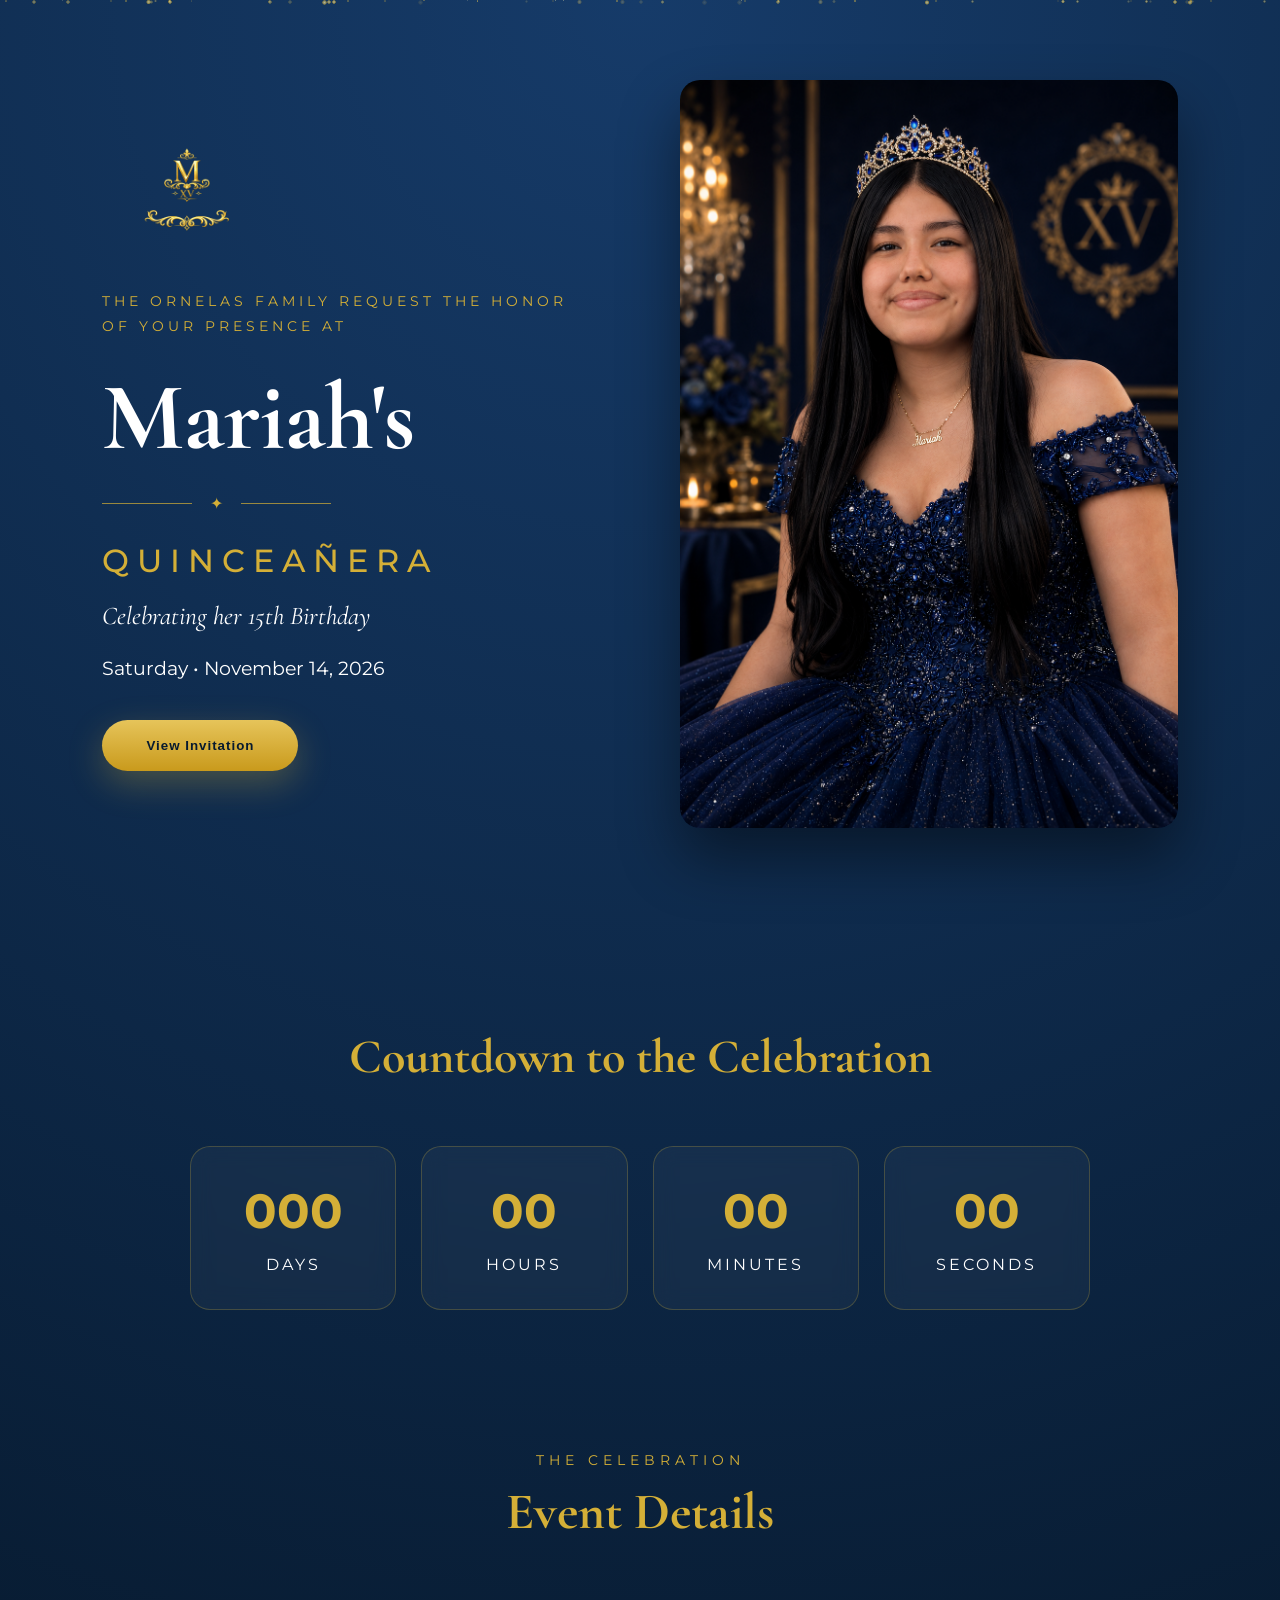
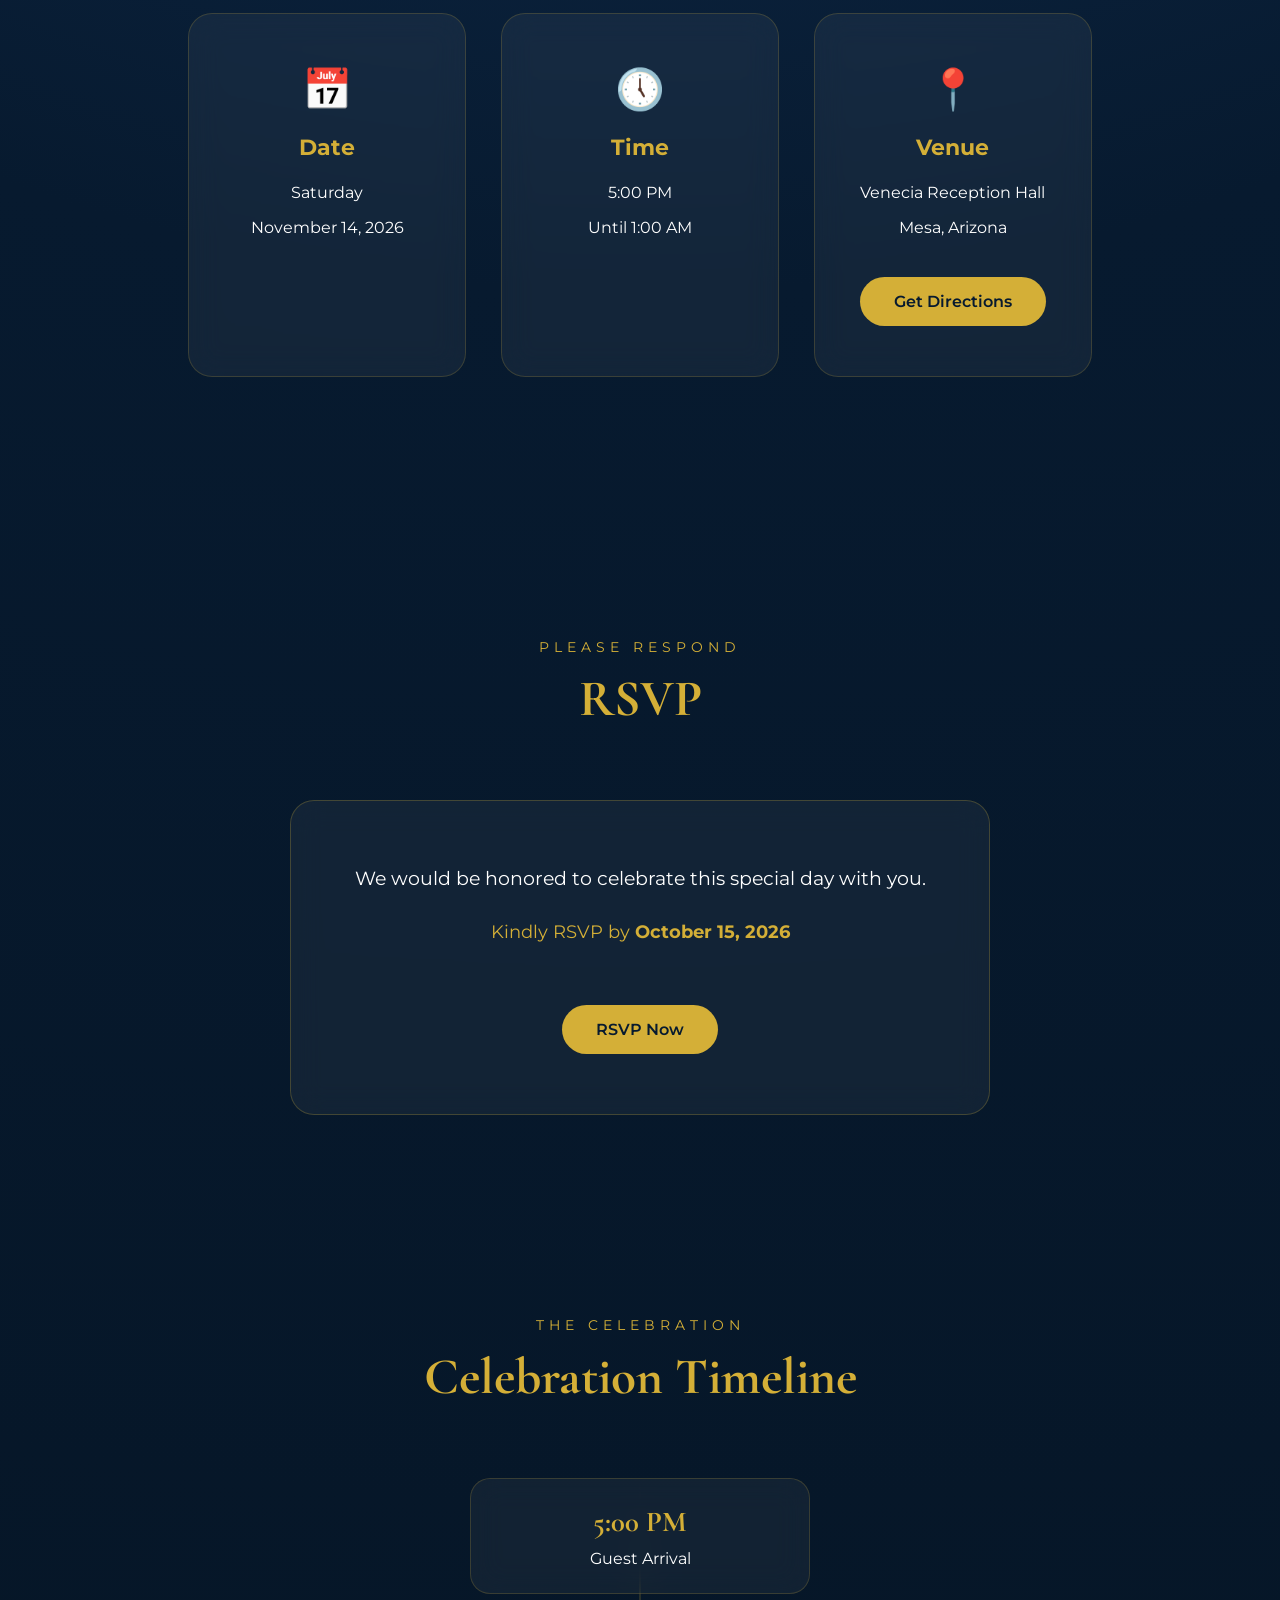
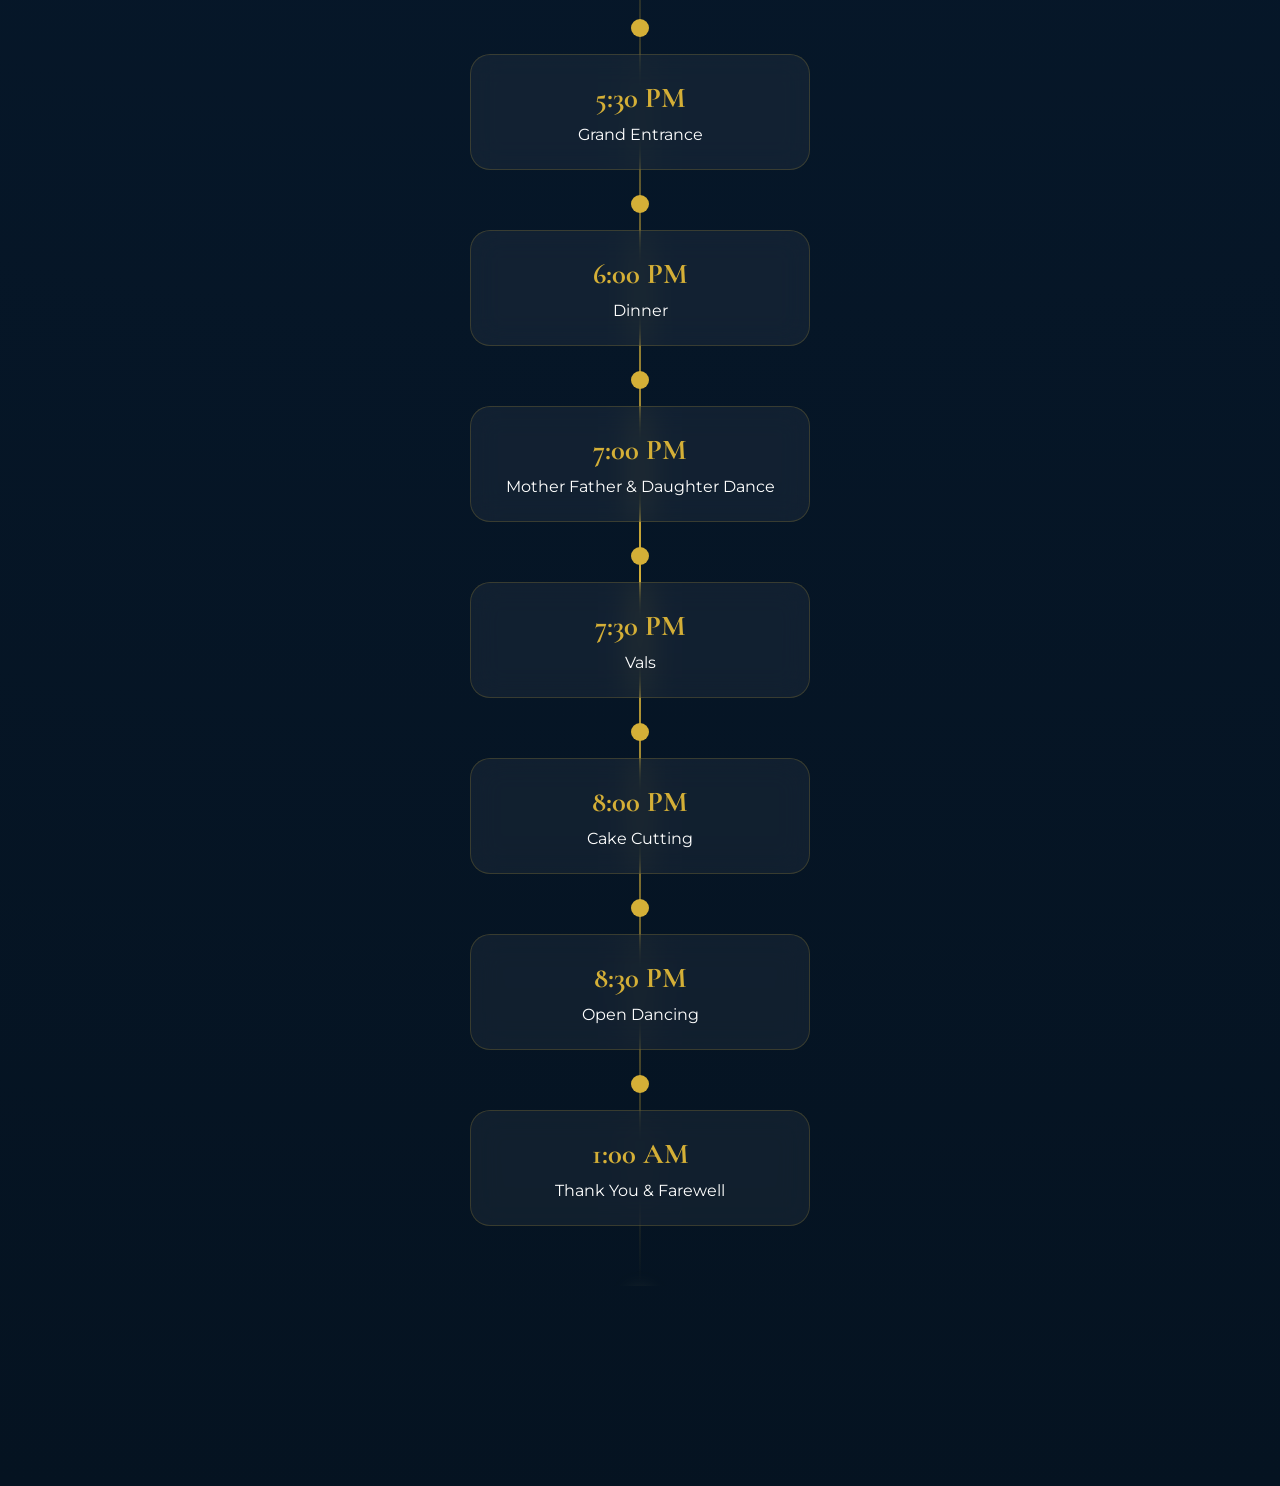
==== index.html @ 8e4a8905 "Update invitation with music, RSVP, timeline, and mobile improvements" ====
<!DOCTYPE html>
<html lang="en">

<head>

    <meta charset="UTF-8">
    <meta name="viewport" content="width=device-width, initial-scale=1.0">

    <title>Mariah's Quinceañera</title>

    <link rel="preconnect" href="https://fonts.googleapis.com">
    <link rel="preconnect" href="https://fonts.gstatic.com" crossorigin>

    <link href="https://fonts.googleapis.com/css2?family=Cormorant+Garamond:wght@400;500;600;700&family=Montserrat:wght@300;400;500;600&display=swap" rel="stylesheet">

    <link rel="stylesheet" href="style.css">

</head>

<body>

    <div class="sparkles"></div>

<section class="hero">

    <div class="hero-content">

        <img src="assets/images/monogram.png"
             class="hero-logo"
             alt="Mariah XV">

        <p class="invite-line">
            THE ORNELAS FAMILY REQUEST THE HONOR OF YOUR PRESENCE AT
        </p>

        <h1>Mariah's</h1>

<div class="hero-divider">
    <span></span>
    ✦
    <span></span>
</div>

<h2>QUINCEAÑERA</h2>

        <p class="subtitle">
            Celebrating her 15th Birthday
        </p>

        <p class="event-date">
            Saturday • November 14, 2026
        </p>

        <button id="viewInvitation">
            View Invitation
        </button>

    </div>

    <div class="hero-image">

        <img src="assets/images/mariah.png"
             alt="Mariah">

    </div>

</section>

<section class="countdown">

    <h2>Countdown to the Celebration</h2>

    <div class="countdown-grid">

        <div class="count-card">
            <span id="days">000</span>
            <p>Days</p>
        </div>

        <div class="count-card">
            <span id="hours">00</span>
            <p>Hours</p>
        </div>

        <div class="count-card">
            <span id="minutes">00</span>
            <p>Minutes</p>
        </div>

        <div class="count-card">
            <span id="seconds">00</span>
            <p>Seconds</p>
        </div>

    </div>

    <section class="details">

    <div class="section-title">

        <span>THE CELEBRATION</span>

        <h2>Event Details</h2>

    </div>

    <div class="details-grid">

        <div class="detail-card">

            <div class="icon">📅</div>

            <h3>Date</h3>

            <p>Saturday</p>

            <p>November 14, 2026</p>

        </div>

        <div class="detail-card">

            <div class="icon">🕔</div>

            <h3>Time</h3>

            <p>5:00 PM</p>

            <p>Until 1:00 AM</p>

        </div>

        <div class="detail-card">

            <div class="icon">📍</div>

            <h3>Venue</h3>

            <p>Venecia Reception Hall</p>

            <p>Mesa, Arizona</p>

            <a
                href="https://maps.google.com/?q=243+S+Mesa+Dr+Mesa+AZ"
                target="_blank"
                class="gold-button">

                Get Directions

            </a>

        </div>

    </div>

</section>

<section class="rsvp">

    <div class="section-title">

        <span>PLEASE RESPOND</span>

        <h2>RSVP</h2>

    </div>

    <div class="rsvp-card">

        <p class="rsvp-text">
            We would be honored to celebrate this special day with you.
        </p>

        <p class="rsvp-date">
            Kindly RSVP by <strong>October 15, 2026</strong>
        </p>

        <a
            href="sms:+14808106035?body=Hello Janet! I would like to RSVP for Mariah's Quinceañera.%0A%0AName:%0ANumber attending:"
            class="gold-button">

            RSVP Now

        </a>

    </div>

</section>

<section class="timeline">

    <div class="section-title">

        <span>THE CELEBRATION</span>

        <h2>Celebration Timeline</h2>

    </div>

    <div class="timeline-container">

        <div class="timeline-item">
            <div class="timeline-dot"></div>

            <div class="timeline-card">
                <h3>5:00 PM</h3>
                <p>Guest Arrival</p>
            </div>
        </div>

        <div class="timeline-item">
            <div class="timeline-dot"></div>

            <div class="timeline-card">
                <h3>5:30 PM</h3>
                <p>Grand Entrance</p>
            </div>
        </div>

        <div class="timeline-item">
            <div class="timeline-dot"></div>

            <div class="timeline-card">
                <h3>6:00 PM</h3>
                <p>Dinner</p>
            </div>
        </div>

        <div class="timeline-item">
            <div class="timeline-dot"></div>

            <div class="timeline-card">
                <h3>7:00 PM</h3>
                <p>Mother Father & Daughter Dance</p>
            </div>
        </div>

        <div class="timeline-item">
            <div class="timeline-dot"></div>

            <div class="timeline-card">
                <h3>7:30 PM</h3>
                <p>Vals</p>
            </div>
        </div>

        <div class="timeline-item">
            <div class="timeline-dot"></div>

            <div class="timeline-card">
                <h3>8:00 PM</h3>
                <p>Cake Cutting</p>
            </div>
        </div>

        <div class="timeline-item">
            <div class="timeline-dot"></div>

            <div class="timeline-card">
                <h3>8:30 PM</h3>
                <p>Open Dancing</p>
            </div>
        </div>

        <div class="timeline-item">
            <div class="timeline-dot"></div>

            <div class="timeline-card">
                <h3>1:00 AM</h3>
                <p>Thank You & Farewell</p>
            </div>
        </div>

    </div>

</section>

<audio id="bgMusic" loop preload="auto">
    <source src="assets/audio/song.mp3" type="audio/mpeg">
</audio>

<script src="script.js"></script>

</body>
</html>
---- style.css ----
/* ===========================
   RESET
=========================== */

:root{

    --navy:#071A2F;
    --navy-light:#163b69;
    --gold:#D4AF37;
    --white:#ffffff;

}

*{
    margin:0;
    padding:0;
    box-sizing:border-box;
}

html{
    scroll-behavior:smooth;
}

body{

    font-family:"Montserrat",sans-serif;

    background:
        radial-gradient(circle at top,#163b69 0%,#071A2F 40%,#051321 100%);

    color:white;

    overflow-x:hidden;

}

/* ===========================
   FLOATING GOLD PARTICLES
=========================== */

.sparkles{

    position:fixed;

    inset:0;

    pointer-events:none;

    overflow:hidden;

    z-index:0;

}

.sparkles span{

    position:absolute;

    width:4px;
    height:4px;

    background:var(--gold);

    border-radius:50%;

    opacity:.35;

    filter:blur(.5px);

    animation:floatDown linear infinite;

}

/* ===========================
   HERO
=========================== */

.hero{

    min-height:100vh;

    display:grid;

    grid-template-columns:1fr 1fr;

    align-items:center;

    gap:80px;

    padding:80px 8%;

    background:transparent;

}

.hero-content{

    max-width:650px;

}

.hero-logo{

    width:170px;

    margin-bottom:35px;

}

.invite-line{

    color:#D4AF37;

    text-transform:uppercase;

    letter-spacing:4px;

    line-height:1.8;

    margin-bottom:30px;

    font-size:.9rem;

}

.hero h1{

    font-family:"Cormorant Garamond",serif;

    font-size:6rem;

    line-height:1;

}

.hero-divider{

    display:flex;
    align-items:center;
    gap:18px;

    margin:28px 0;

    color:#D4AF37;

    font-size:1rem;

}

.hero-divider span{

    width:90px;
    height:1px;

    background:#D4AF37;

    opacity:.7;

}

.hero h2{

    color:#D4AF37;

    letter-spacing:8px;

    font-size:2rem;

    font-weight:500;

    margin:20px 0;

}

.subtitle{

    font-family:"Cormorant Garamond",serif;

    font-style:italic;

    font-size:1.6rem;

    margin-bottom:25px;

}

.event-date{

    font-size:1.2rem;

    margin-bottom:40px;

}

button{

    background:linear-gradient(
        180deg,
        #E6C45A,
        #C99A1C
    );

    color:#071A2F;

    border:none;

    border-radius:999px;

    padding:18px 44px;

    font-weight:700;

    letter-spacing:1px;

    cursor:pointer;

    transition:.35s ease;

    box-shadow:0 12px 35px rgba(212,175,55,.30);

}

button:hover{

    transform:translateY(-5px);

    box-shadow:0 20px 45px rgba(212,175,55,.45);

}

button:hover{

    transform:translateY(-4px);

    box-shadow:0 15px 40px rgba(212,175,55,.4);

}

.hero-image{

    display:flex;

    justify-content:center;

}

.hero-image img{

    width:100%;

    max-width:600px;

    border-radius:20px;

    box-shadow:0 30px 60px rgba(0,0,0,.45);

}

/* ===========================
   MOBILE
=========================== */

@media(max-width:900px){

.hero{

    grid-template-columns:1fr;

    text-align:center;

}

.hero-content{

    max-width:100%;

}

.hero-logo{

    margin:auto auto 35px;

}

.hero h1{

    font-size:4rem;

}

.hero h2{

    font-size:1.5rem;

    letter-spacing:5px;

}

.hero-image{

    margin-top:40px;

}

}

/* ===========================
   COUNTDOWN
=========================== */

.countdown{

    padding:120px 8%;
    text-align:center;
    background:transparent;

}

.countdown h2{

    font-family:"Cormorant Garamond",serif;
    font-size:3rem;
    color:#D4AF37;
    margin-bottom:60px;

}

.countdown-grid{

    display:grid;
    grid-template-columns:repeat(4,1fr);
    gap:25px;
    max-width:900px;
    margin:auto;

}

.count-card{

    background:rgba(255,255,255,.04);
    border:1px solid rgba(212,175,55,.25);
    border-radius:20px;
    padding:35px;

    backdrop-filter:blur(10px);

}

.count-card span{

    display:block;
    font-size:3rem;
    color:#D4AF37;
    font-weight:bold;

}

.count-card p{

    margin-top:15px;
    letter-spacing:3px;
    text-transform:uppercase;

}

@media(max-width:900px){

.countdown-grid{

grid-template-columns:repeat(2,1fr);

}

}

@media(max-width:600px){

.countdown-grid{

grid-template-columns:1fr;

}

}

/* ==================================
   EVENT DETAILS
================================== */

.details{

    padding:140px 8%;

    background:transparent;

}

.section-title{

    text-align:center;

    margin-bottom:70px;

}

.section-title span{

    color:#D4AF37;

    letter-spacing:5px;

    text-transform:uppercase;

    font-size:.85rem;

}

.section-title h2{

    font-family:"Cormorant Garamond",serif;

    font-size:3.2rem;

    margin-top:12px;

}

.details-grid{

    display:grid;

    grid-template-columns:repeat(3,1fr);

    gap:35px;

}

.detail-card{

    background:rgba(255,255,255,.05);

    border:1px solid rgba(212,175,55,.20);

    border-radius:24px;

    padding:50px 35px;

    text-align:center;

    backdrop-filter:blur(15px);

    transition:.35s ease;

}

.detail-card:hover{

    transform:translateY(-10px);

    border-color:#D4AF37;

    box-shadow:0 20px 50px rgba(0,0,0,.35);

}

.icon{

    font-size:2.5rem;

    margin-bottom:20px;

}

.detail-card h3{

    color:#D4AF37;

    margin-bottom:18px;

    font-size:1.4rem;

}

.detail-card p{

    margin:8px 0;

    line-height:1.7;

}

.gold-button{

    display:inline-block;

    margin-top:28px;

    padding:15px 34px;

    border-radius:50px;

    background:#D4AF37;

    color:#071A2F;

    text-decoration:none;

    font-weight:600;

    transition:.3s;

}

.gold-button:hover{

    transform:translateY(-3px);

    box-shadow:0 15px 35px rgba(212,175,55,.35);

}

@media(max-width:900px){

.details-grid{

grid-template-columns:1fr;

}

}

/* ==========================================
   TIMELINE
========================================== */

.timeline{

    padding:140px 8%;

}

.timeline-container{

    position:relative;

    max-width:650px;

    margin:70px auto 0;

    overflow:hidden;

}

.timeline-container::before{

    content:"";

    position:absolute;

    left:50%;

    top:0;

    bottom:0;

    width:2px;

    background:linear-gradient(
        to bottom,
        transparent,
        var(--gold),
        transparent
    );

    transform:translateX(-50%);

}

.timeline-container::after{

    content:"";

    position:absolute;

    left:50%;

    transform:translateX(-50%);

    width:18px;

    height:140px;

    background:linear-gradient(
        to bottom,
        rgba(255,255,255,0),
        rgba(255,235,140,.95),
        rgba(255,255,255,0)
    );

    filter:blur(10px);

    z-index:1;

    animation:timelineShimmer 3.5s linear infinite;

    pointer-events:none;

}

.timeline-item{

    position:relative;

    display:flex;

    justify-content:center;

    margin-bottom:60px;

}

.timeline-dot{

    position:absolute;

    top:-35px;

    left:50%;

    width:18px;
    height:18px;

    transform:translateX(-50%);

    border-radius:50%;

    background:var(--gold);

    z-index:2;

    animation:goldGlow 2.5s ease-in-out infinite;

}

.timeline-card{

    width:320px;

    background:rgba(255,255,255,.05);

    border:1px solid rgba(212,175,55,.20);

    border-radius:20px;

    padding:25px;

    text-align:center;

    backdrop-filter:blur(15px);

    transition:.35s;

}

.timeline-card:hover{

    transform:translateY(-6px);

    border-color:var(--gold);

    box-shadow:0 20px 45px rgba(0,0,0,.35);

}

.timeline-card h3{

    color:var(--gold);

    font-family:"Cormorant Garamond",serif;

    font-size:1.8rem;

    margin-bottom:10px;

}

.timeline-card p{

    margin:0;

}

@media (max-width:768px){

    .timeline{

        padding:80px 20px;

    }

    .timeline-container{

        max-width:100%;
        margin:0 auto;

    }

    .timeline-container::before{

        left:50%;
        transform:translateX(-50%);

    }

    .timeline-container::after{

        left:50%;
        transform:translateX(-50%);

    }

    .timeline-item{

        display:flex;
        justify-content:center;
        padding:0;
        margin-bottom:60px;

    }

    .timeline-dot{

        left:50%;
        transform:translateX(-50%);

    }

    .timeline-card{

        width:100%;
        max-width:320px;
        margin:0 auto;

    }

}

@keyframes goldGlow{

    0%,100%{

        transform:translateX(-50%) scale(1);

        box-shadow:
            0 0 8px rgba(212,175,55,.8),
            0 0 18px rgba(212,175,55,.7),
            0 0 35px rgba(212,175,55,.45);

    }

    50%{

        transform:translateX(-50%) scale(1.18);

        box-shadow:
            0 0 15px rgba(255,215,0,1),
            0 0 30px rgba(255,215,0,.9),
            0 0 55px rgba(255,215,0,.7);

    }

}

/* ==========================================
   LAYERING
========================================== */

.hero,
.countdown,
.details,
.timeline{

    position:relative;
    z-index:2;

}

/* ===========================
   RSVP
=========================== */

.rsvp{

    padding:120px 8%;
    text-align:center;

}

.rsvp-card{

    max-width:700px;
    margin:0 auto;

    padding:60px 40px;

    background:rgba(255,255,255,.05);

    border:1px solid rgba(212,175,55,.25);

    border-radius:24px;

    backdrop-filter:blur(15px);

}

.rsvp-text{

    font-size:1.2rem;
    line-height:1.8;
    margin-bottom:25px;

}

.rsvp-date{

    color:var(--gold);
    margin-bottom:35px;
    font-size:1.1rem;

}

@media(max-width:768px){

    .rsvp{

        padding:80px 24px;

    }

    .rsvp-card{

        padding:40px 25px;

    }

}

/* ===========================
   LUXURY GOLD DUST
=========================== */

.sparkles{

    position:fixed;
    inset:0;

    overflow:hidden;

    pointer-events:none;

    z-index:1;

}

.sparkle{

    position:absolute;

    border-radius:50%;

    background:radial-gradient(circle,
        rgba(255,245,180,.95),
        rgba(212,175,55,.8) 55%,
        transparent 75%);

    filter:blur(.3px);

    animation:
        sparkleFall linear infinite,
        twinkle ease-in-out infinite;

}

@keyframes sparkleFall{

    0%{

        transform:
            translate3d(0,-120px,0)
            rotate(0deg);

        opacity:0;

    }

    10%{

        opacity:.9;

    }

    100%{

        transform:
            translate3d(40px,110vh,0)
            rotate(360deg);

        opacity:0;

    }

}

@keyframes timelineShimmer{

    0%{

        top:-160px;
        opacity:0;

    }

    8%{

        opacity:1;

    }

    92%{

        opacity:1;

    }

    100%{

        top:calc(100% + 160px);
        opacity:0;

    }

}

@media (max-width:768px){

    .hero{

        grid-template-columns:1fr;
        justify-items:center;
        align-items:center;
        text-align:center;

        gap:45px;

        padding:70px 24px;

    }

    .hero-content{

        width:100%;
        max-width:500px;

        display:flex;
        flex-direction:column;
        align-items:center;
        justify-content:center;

        margin:0 auto;

    }

    .hero-logo{

        margin:0 auto 30px;

    }

    .hero-divider{

        justify-content:center;

    }

    .hero-image{

        width:100%;
        display:flex;
        justify-content:center;

    }

    .hero-image img{

        width:100%;
        max-width:340px;
        margin:0 auto;

    }

}

    /* TIMELINE */

    .timeline{

        padding:80px 25px;

    }

    .timeline-line{

        left:50%;
        transform:translateX(-50%);

    }

    .timeline-item{

        width:100%;
        justify-content:center;

    }

    .timeline-card{

        width:90%;
        max-width:340px;
        margin:0 auto;

    }

    .timeline-dot{

        left:50%;
        transform:translateX(-50%);

    }

}
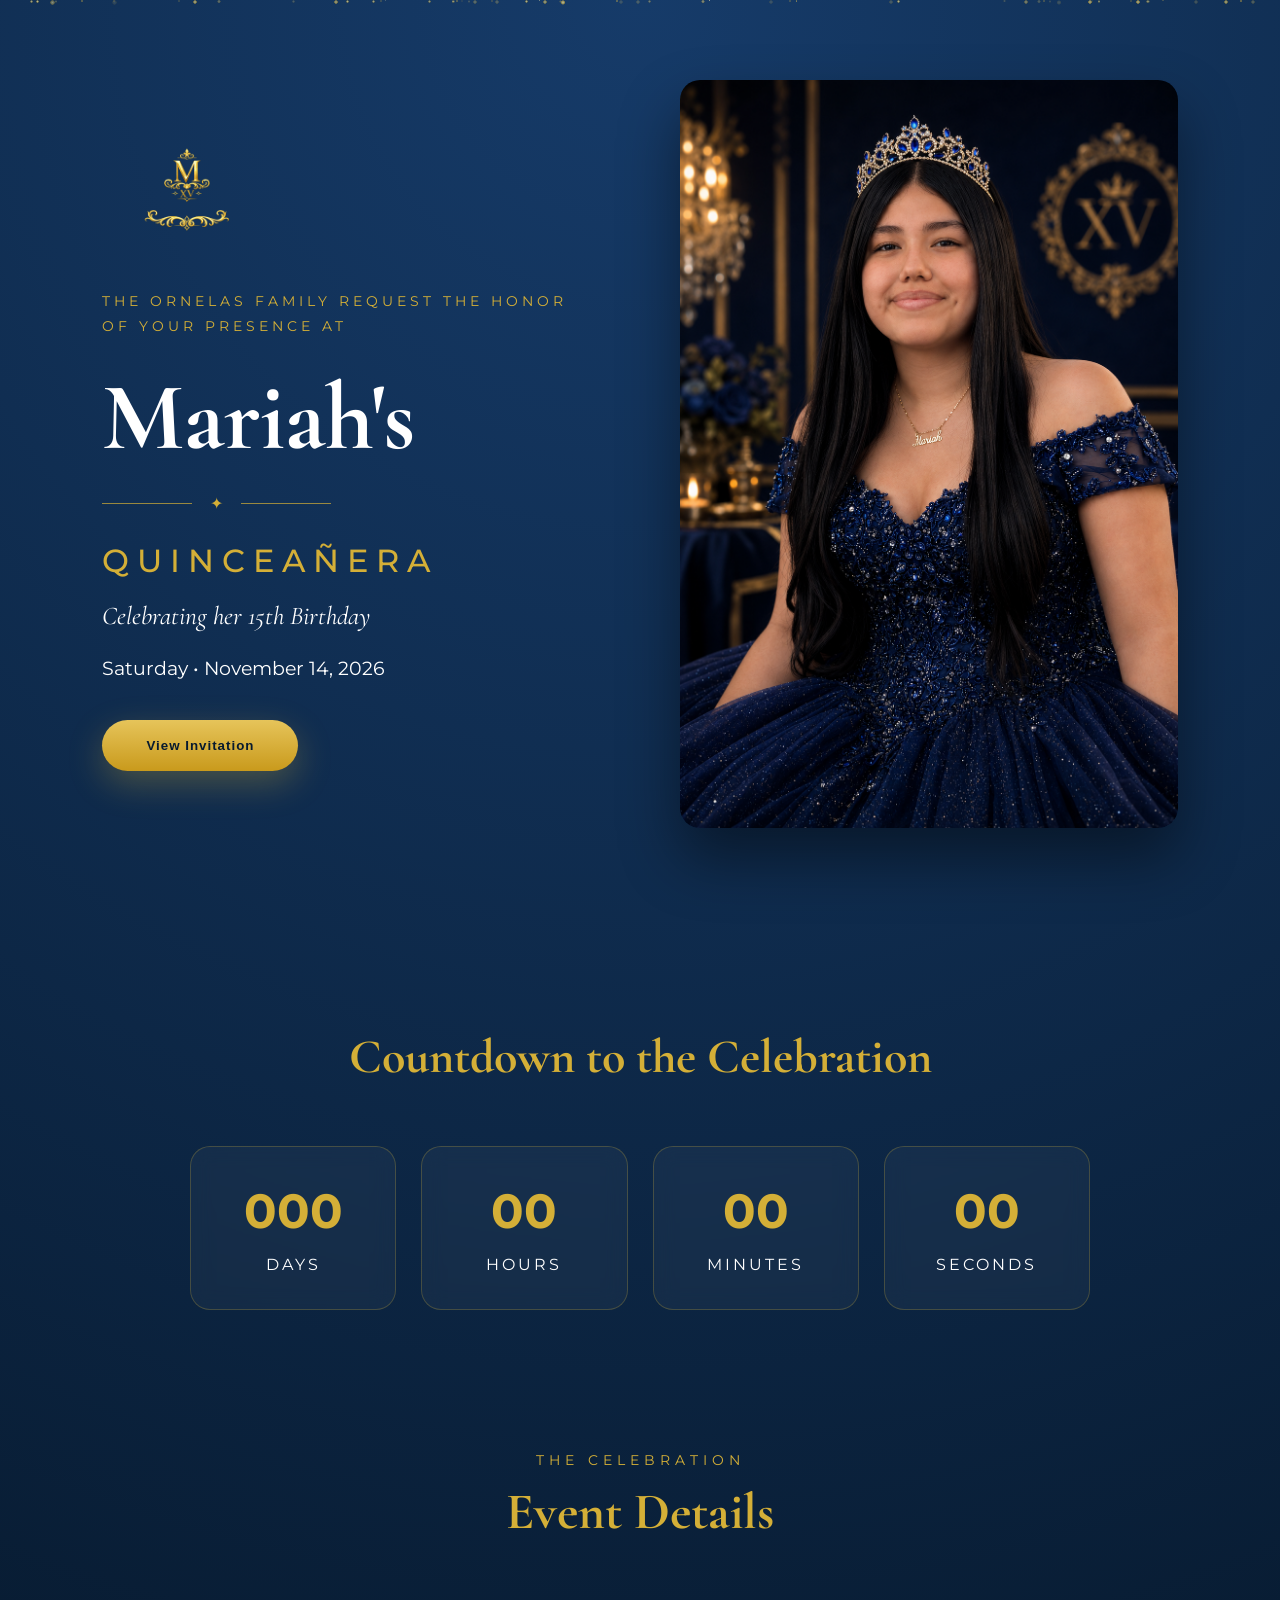
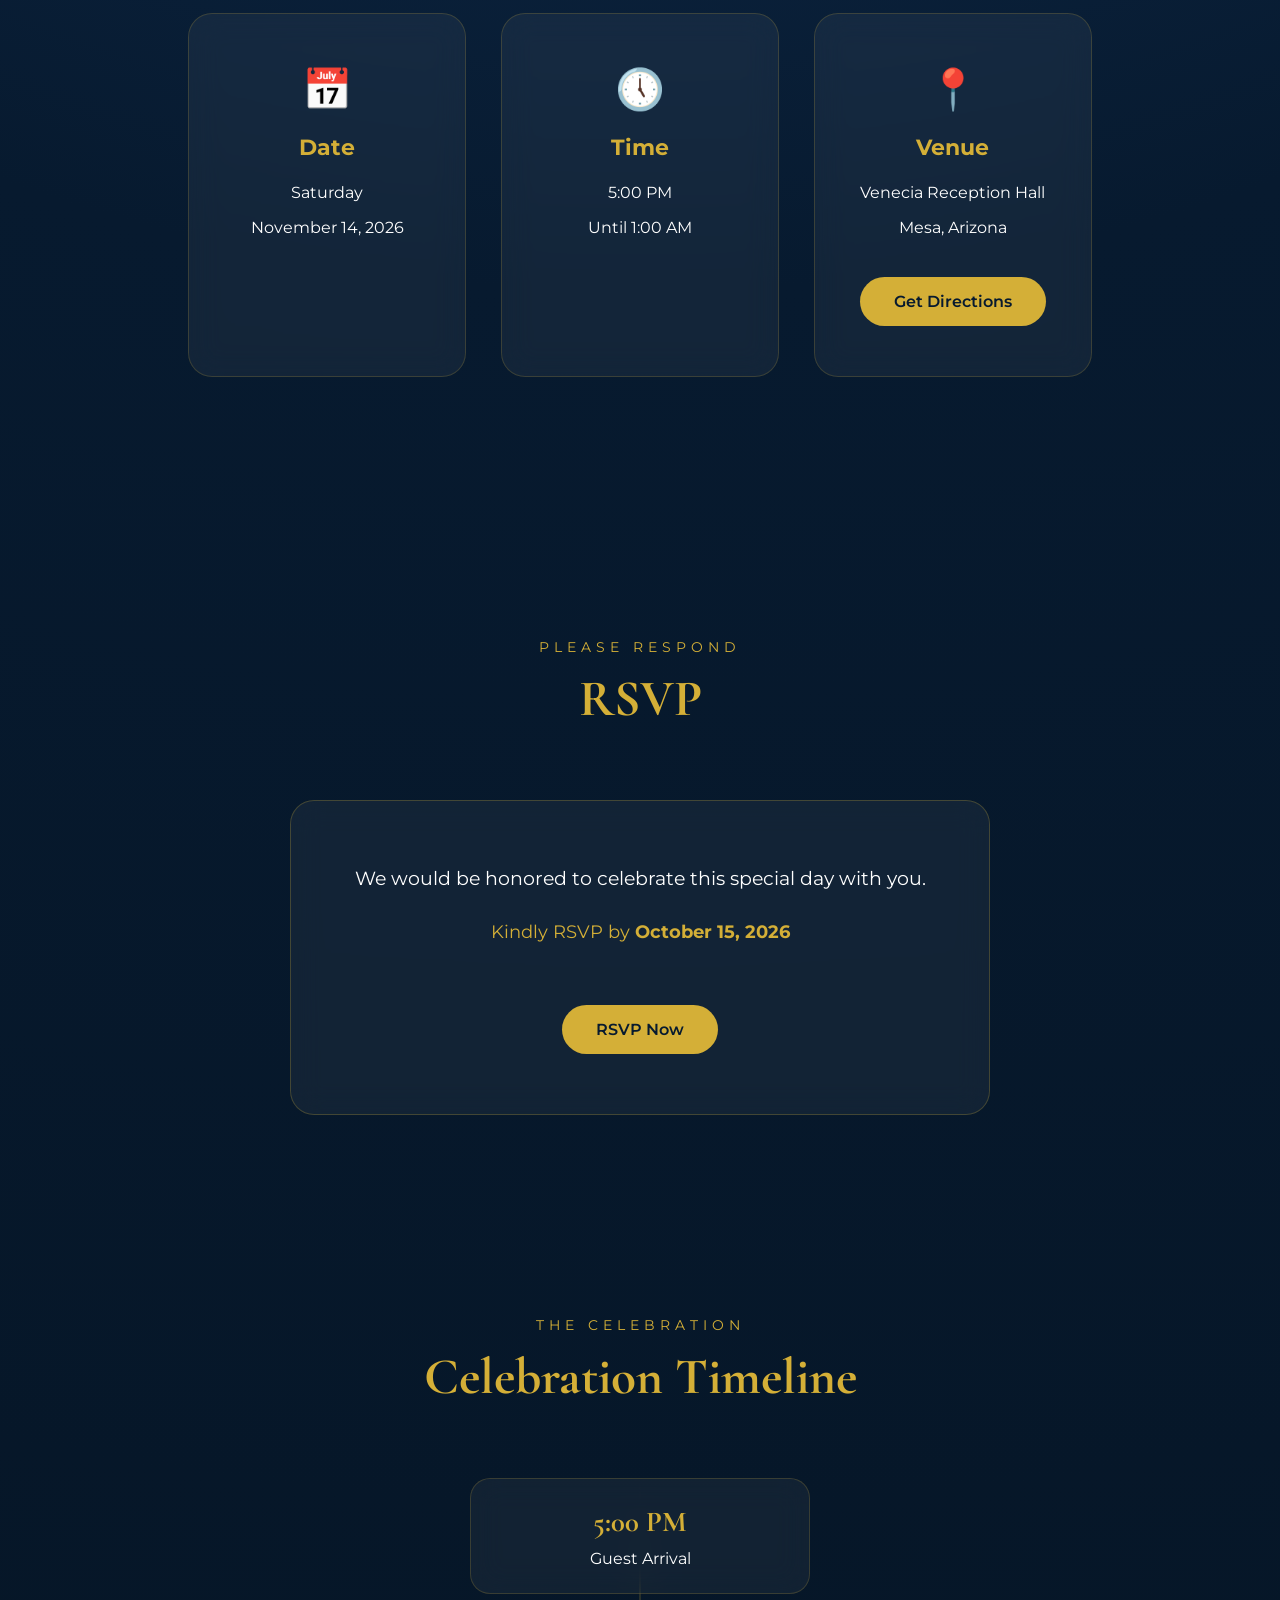
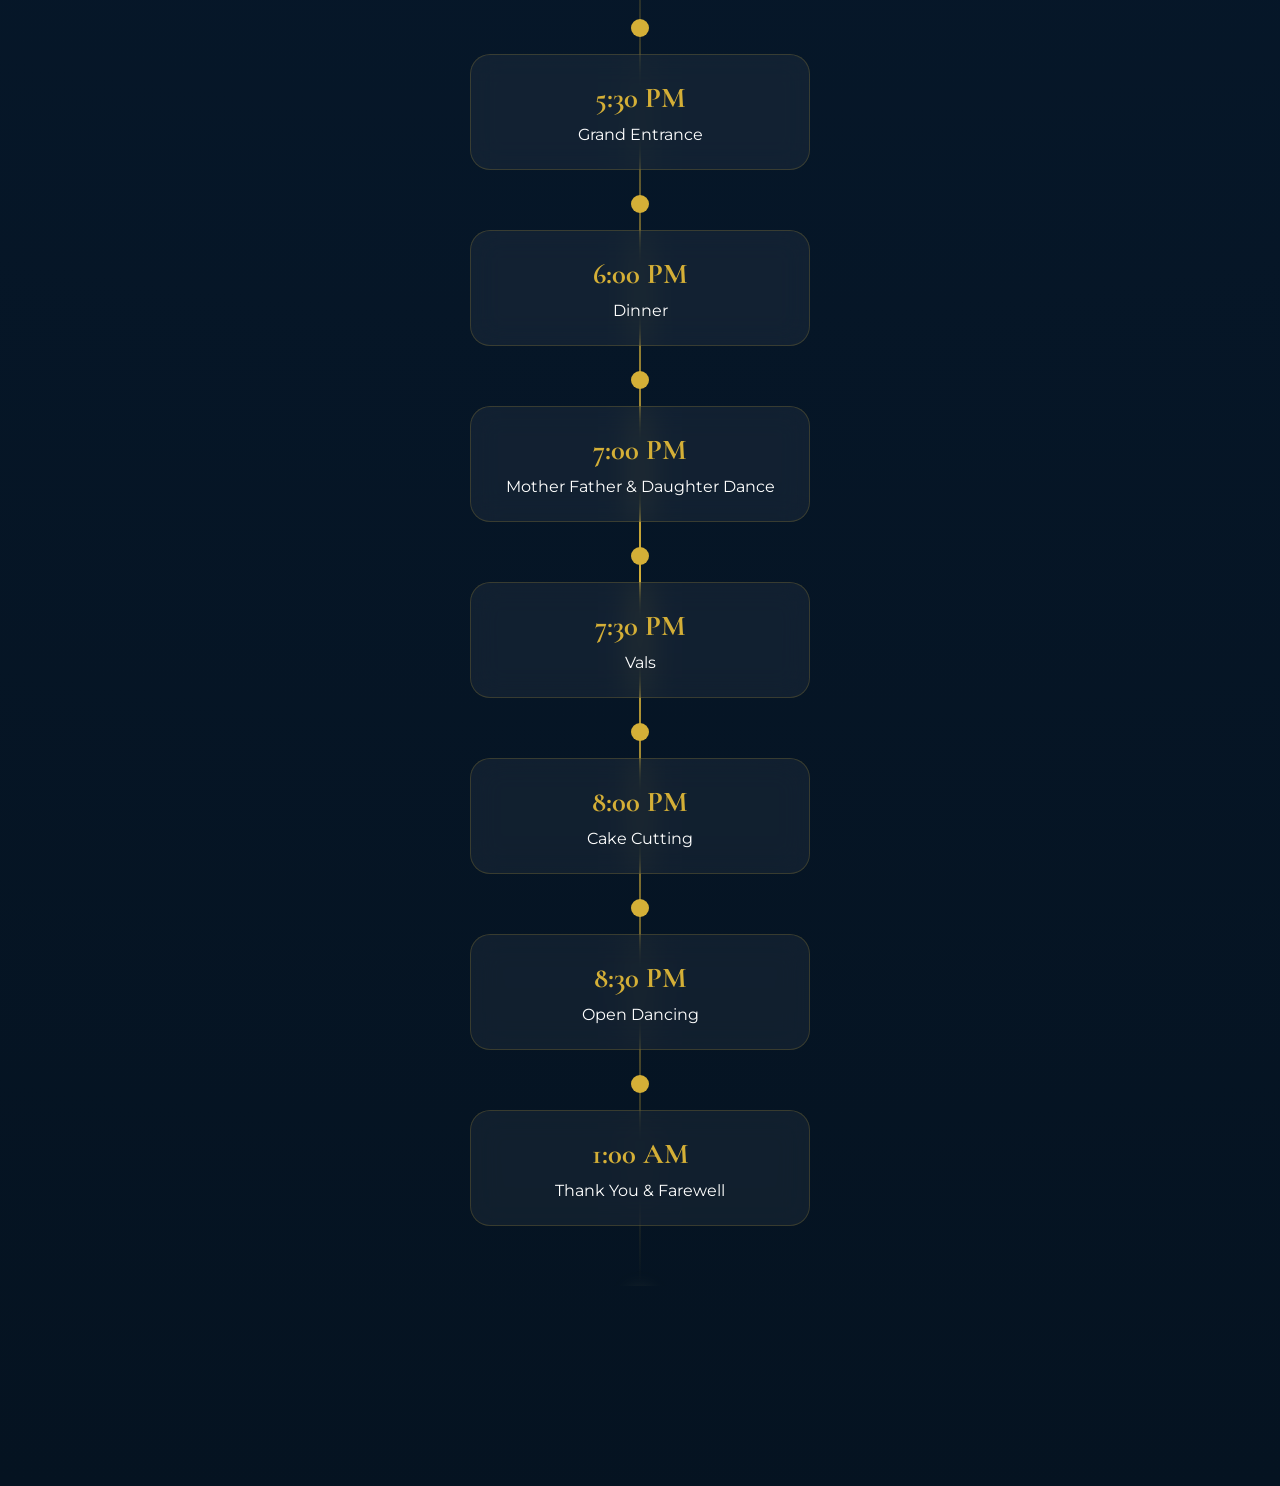
==== commit 814e1630: "Updated Mariah font and invitation improvements" ====
--- a/index.html
+++ b/index.html
@@ -9,9 +9,9 @@
     <title>Mariah's Quinceañera</title>
 
     <link rel="preconnect" href="https://fonts.googleapis.com">
-    <link rel="preconnect" href="https://fonts.gstatic.com" crossorigin>
-
-    <link href="https://fonts.googleapis.com/css2?family=Cormorant+Garamond:wght@400;500;600;700&family=Montserrat:wght@300;400;500;600&display=swap" rel="stylesheet">
+<link rel="preconnect" href="https://fonts.gstatic.com" crossorigin>
+
+<link href="https://fonts.googleapis.com/css2?family=Cormorant+Garamond:wght@400;500;600;700&family=Great+Vibes&family=Montserrat:wght@300;400;500;600&display=swap" rel="stylesheet">
 
     <link rel="stylesheet" href="style.css">
 
--- a/style.css
+++ b/style.css
@@ -970,6 +970,24 @@
 
     }
 
+   .hero-content h1{
+
+    font-family: 'Great Vibes', cursive;
+    font-size: clamp(5rem, 9vw, 7rem);
+    font-weight: 400;
+
+    color: #F7E7B5;
+
+    margin: 15px 0;
+
+    line-height: .9;
+
+    text-shadow:
+        0 0 10px rgba(212,175,55,.35),
+        0 0 30px rgba(212,175,55,.15);
+
+}
+
     .hero-logo{
 
         margin:0 auto 30px;
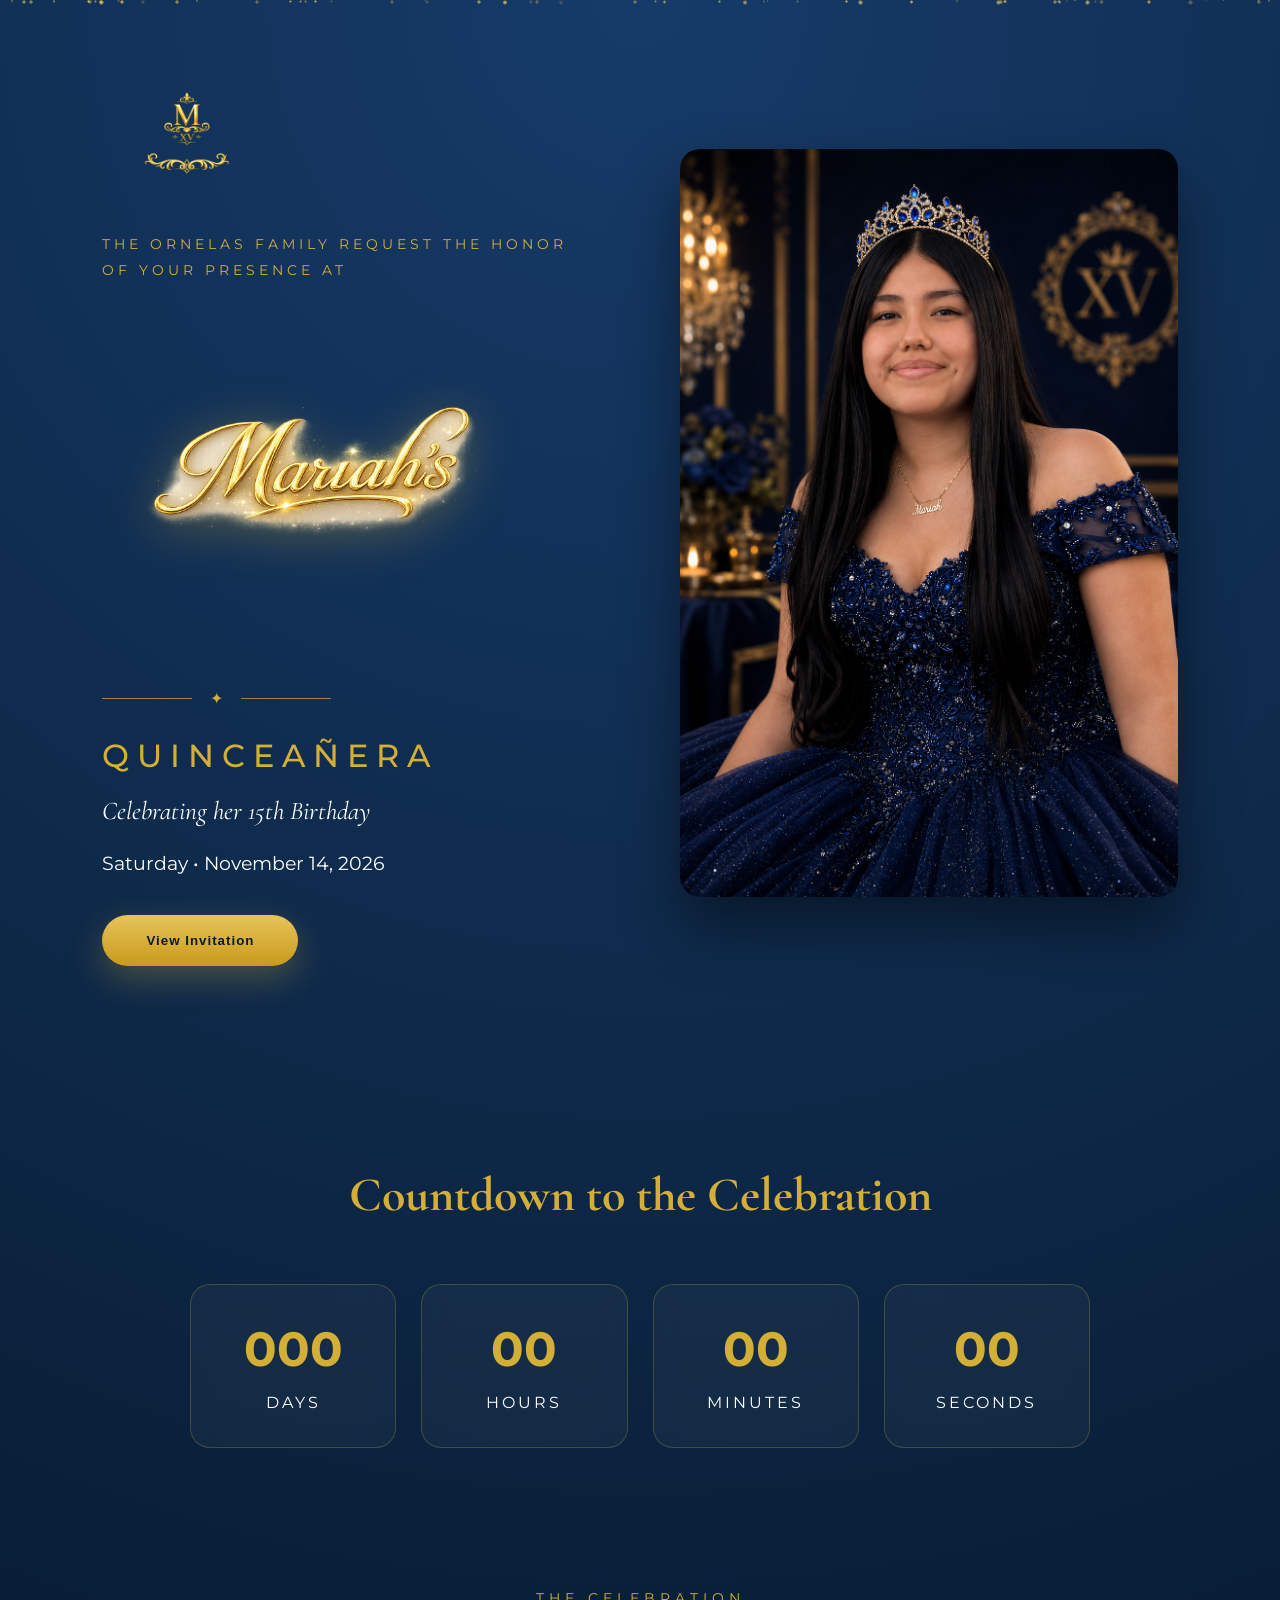
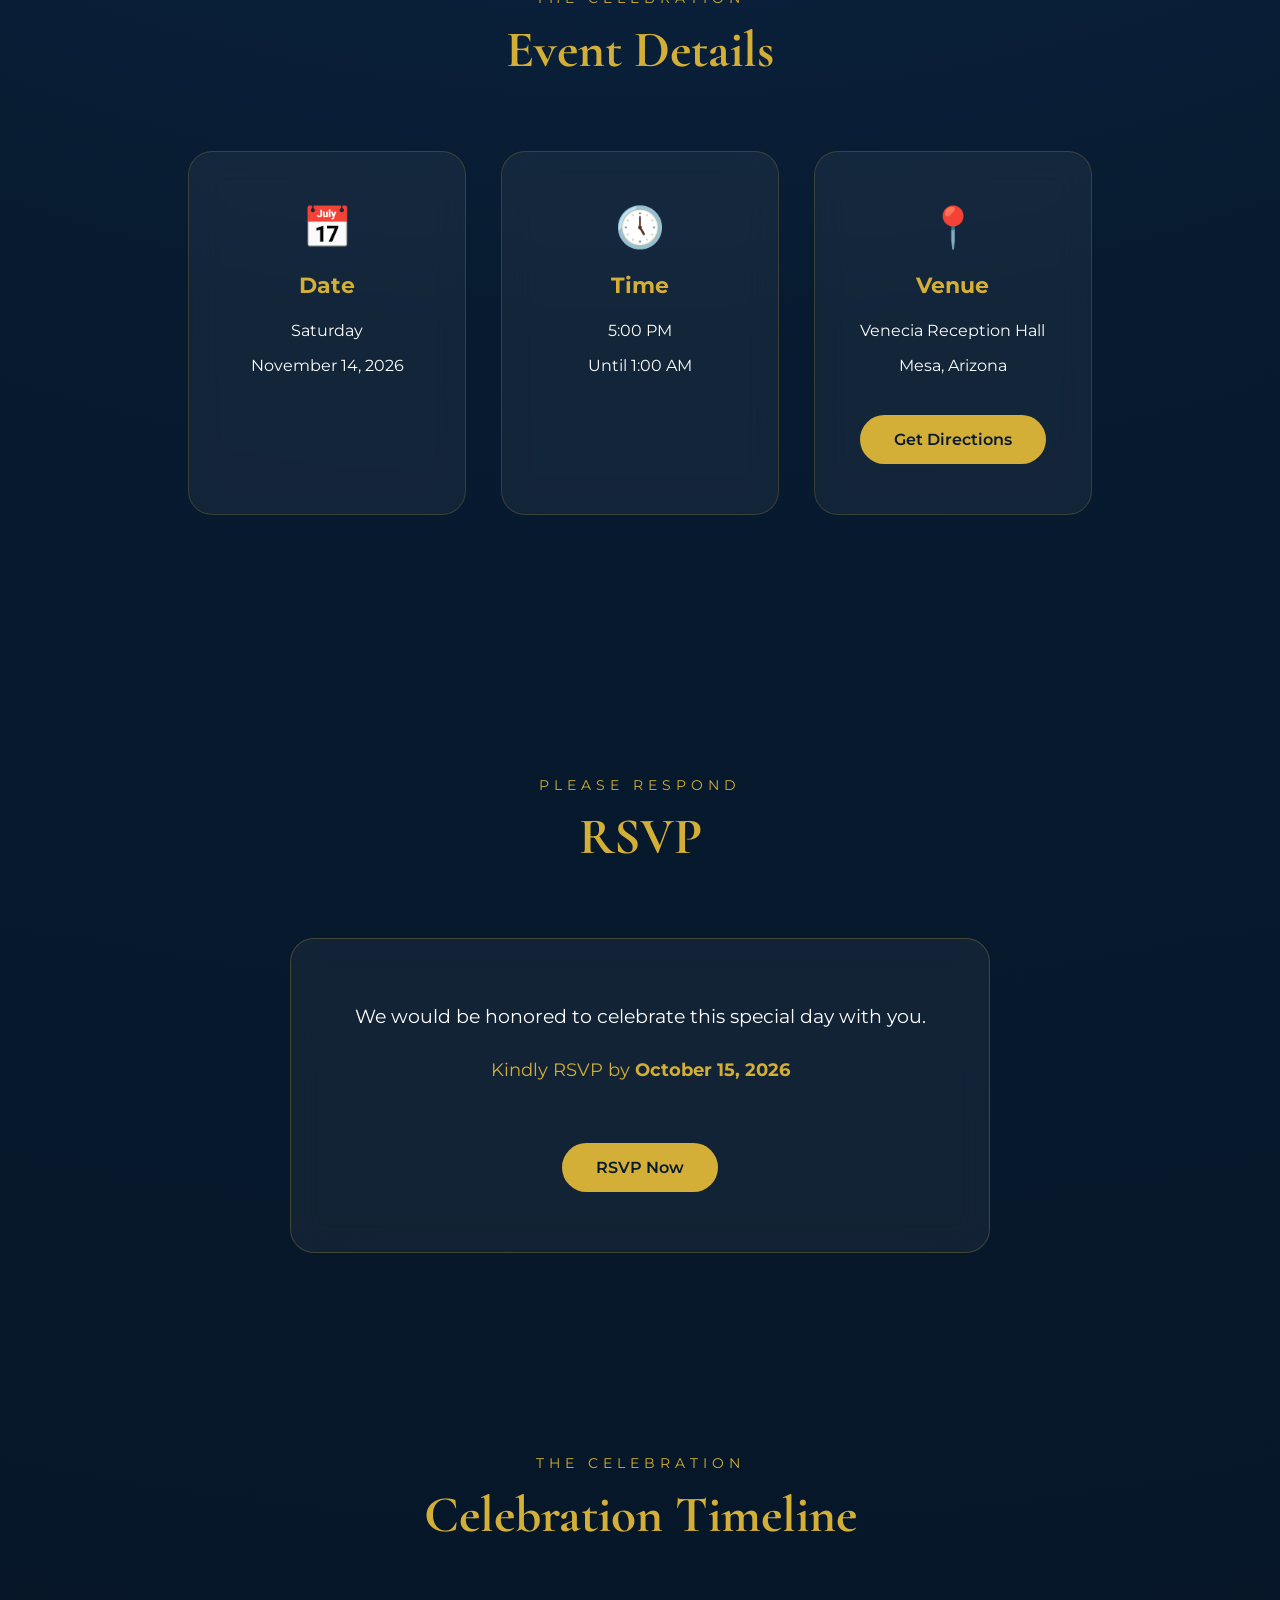
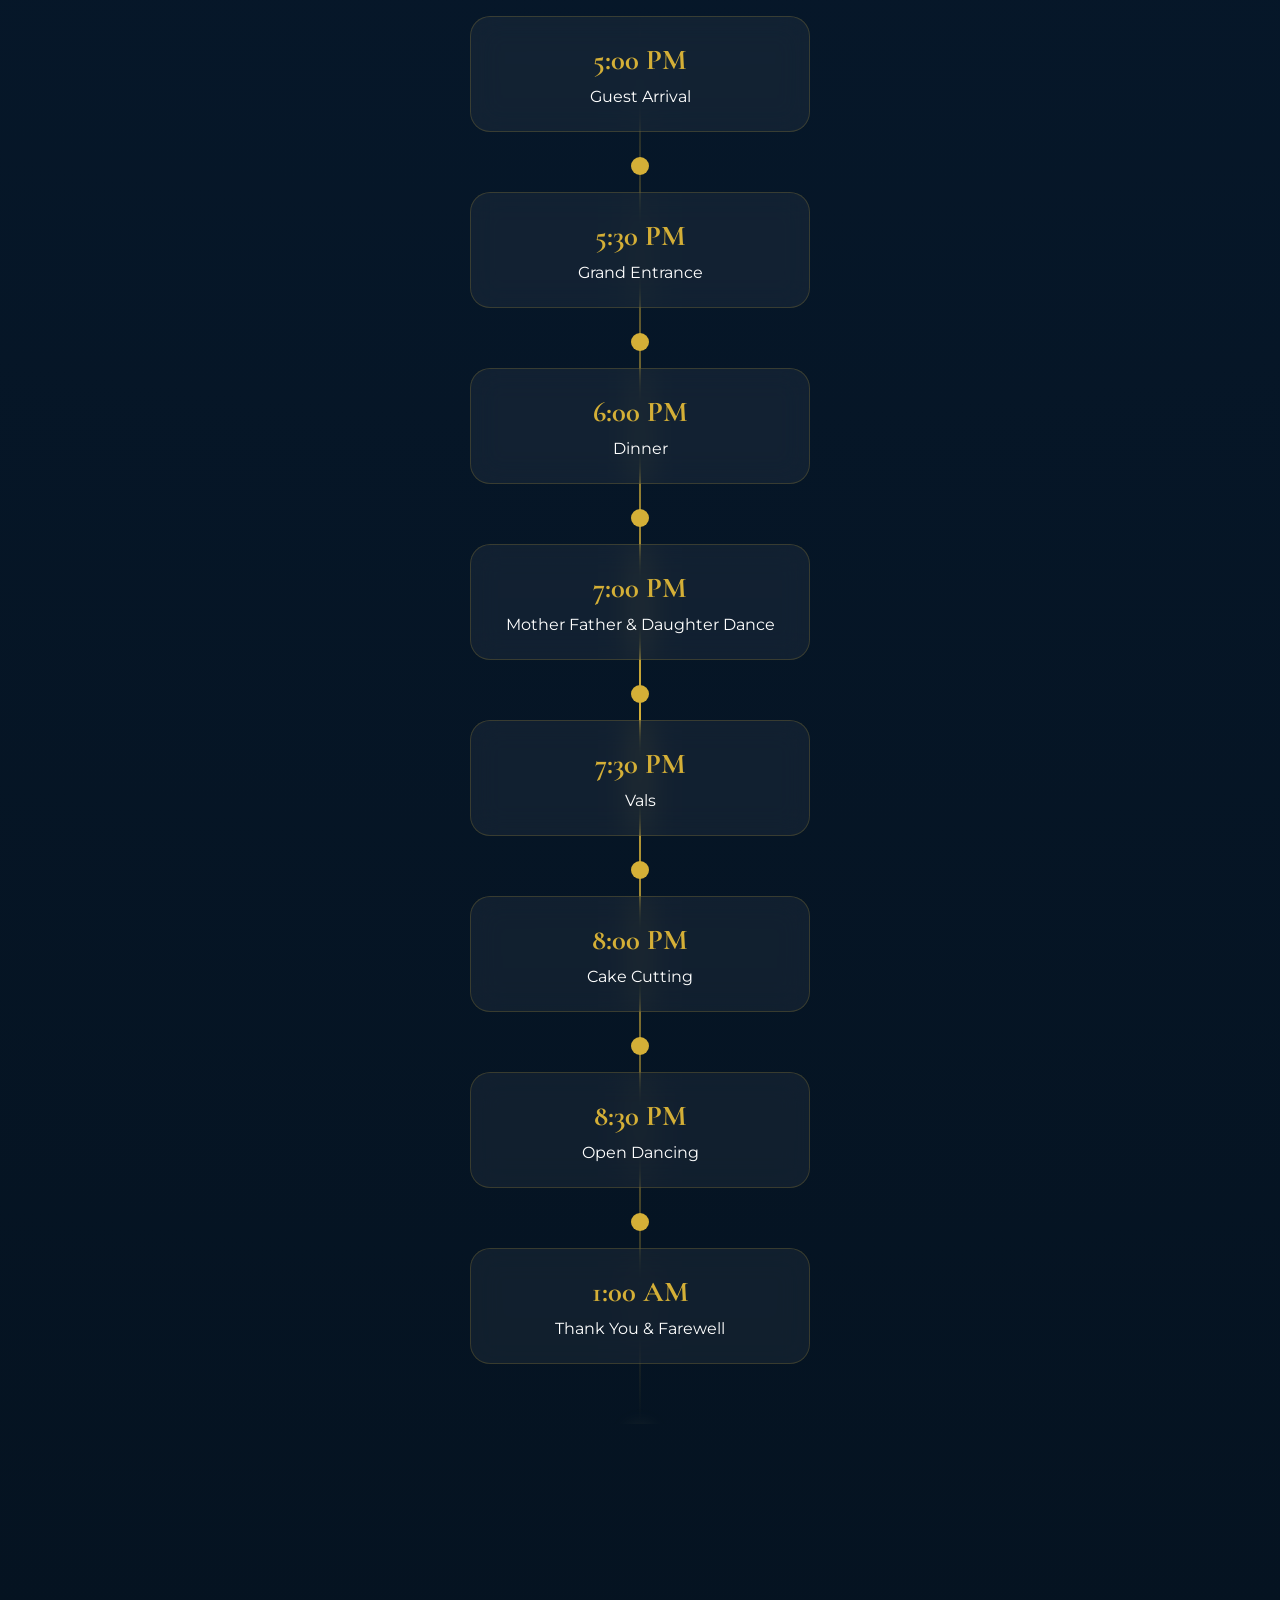
==== commit f1099a8c: "Added custom Mariah logo and updated invitation design" ====
--- a/index.html
+++ b/index.html
@@ -11,7 +11,7 @@
     <link rel="preconnect" href="https://fonts.googleapis.com">
 <link rel="preconnect" href="https://fonts.gstatic.com" crossorigin>
 
-<link href="https://fonts.googleapis.com/css2?family=Cormorant+Garamond:wght@400;500;600;700&family=Great+Vibes&family=Montserrat:wght@300;400;500;600&display=swap" rel="stylesheet">
+<link href="https://fonts.googleapis.com/css2?family=Cinzel:wght@400;500;600&family=Cormorant+Garamond:wght@400;500;600;700&family=Luxurious+Script&family=Montserrat:wght@300;400;500;600&display=swap" rel="stylesheet">
 
     <link rel="stylesheet" href="style.css">
 
@@ -33,7 +33,9 @@
             THE ORNELAS FAMILY REQUEST THE HONOR OF YOUR PRESENCE AT
         </p>
 
-        <h1>Mariah's</h1>
+        <img src="assets/images/mariah-logo.png"
+     alt="Mariah's"
+     class="mariah-logo">
 
 <div class="hero-divider">
     <span></span>
--- a/style.css
+++ b/style.css
@@ -120,16 +120,6 @@
     margin-bottom:30px;
 
     font-size:.9rem;
-
-}
-
-.hero h1{
-
-    font-family:"Cormorant Garamond",serif;
-
-    font-size:6rem;
-
-    line-height:1;
 
 }
 
@@ -972,19 +962,24 @@
 
    .hero-content h1{
 
-    font-family: 'Great Vibes', cursive;
-    font-size: clamp(5rem, 9vw, 7rem);
-    font-weight: 400;
-
-    color: #F7E7B5;
-
-    margin: 15px 0;
-
-    line-height: .9;
+    font-family:"Cormorant Garamond", serif;
+    font-style:italic;
+    font-weight:700;
+
+    font-size:clamp(5.5rem,9vw,7rem);
+
+    line-height:.95;
+
+    letter-spacing:-2px;
+
+    margin:20px 0 30px;
+
+    color:#D4AF37;
 
     text-shadow:
-        0 0 10px rgba(212,175,55,.35),
-        0 0 30px rgba(212,175,55,.15);
+        0 1px 0 #fff6cf,
+        0 2px 4px rgba(0,0,0,.35),
+        0 0 12px rgba(212,175,55,.25);
 
 }
 
@@ -1055,4 +1050,35 @@
 
     }
 
+}
+
+@keyframes goldShine{
+
+    0%{
+
+        background-position:-300px;
+
+    }
+
+    100%{
+
+        background-position:300px;
+
+    }
+
+}
+
+.mariah-logo{
+
+    width: 120%;
+    max-width: 520px;
+
+    display:block;
+
+    margin:0 auto 20px;
+
+    transform:translateX(-35px);
+
+    filter:drop-shadow(0 8px 25px rgba(212,175,55,.35));
+
 }
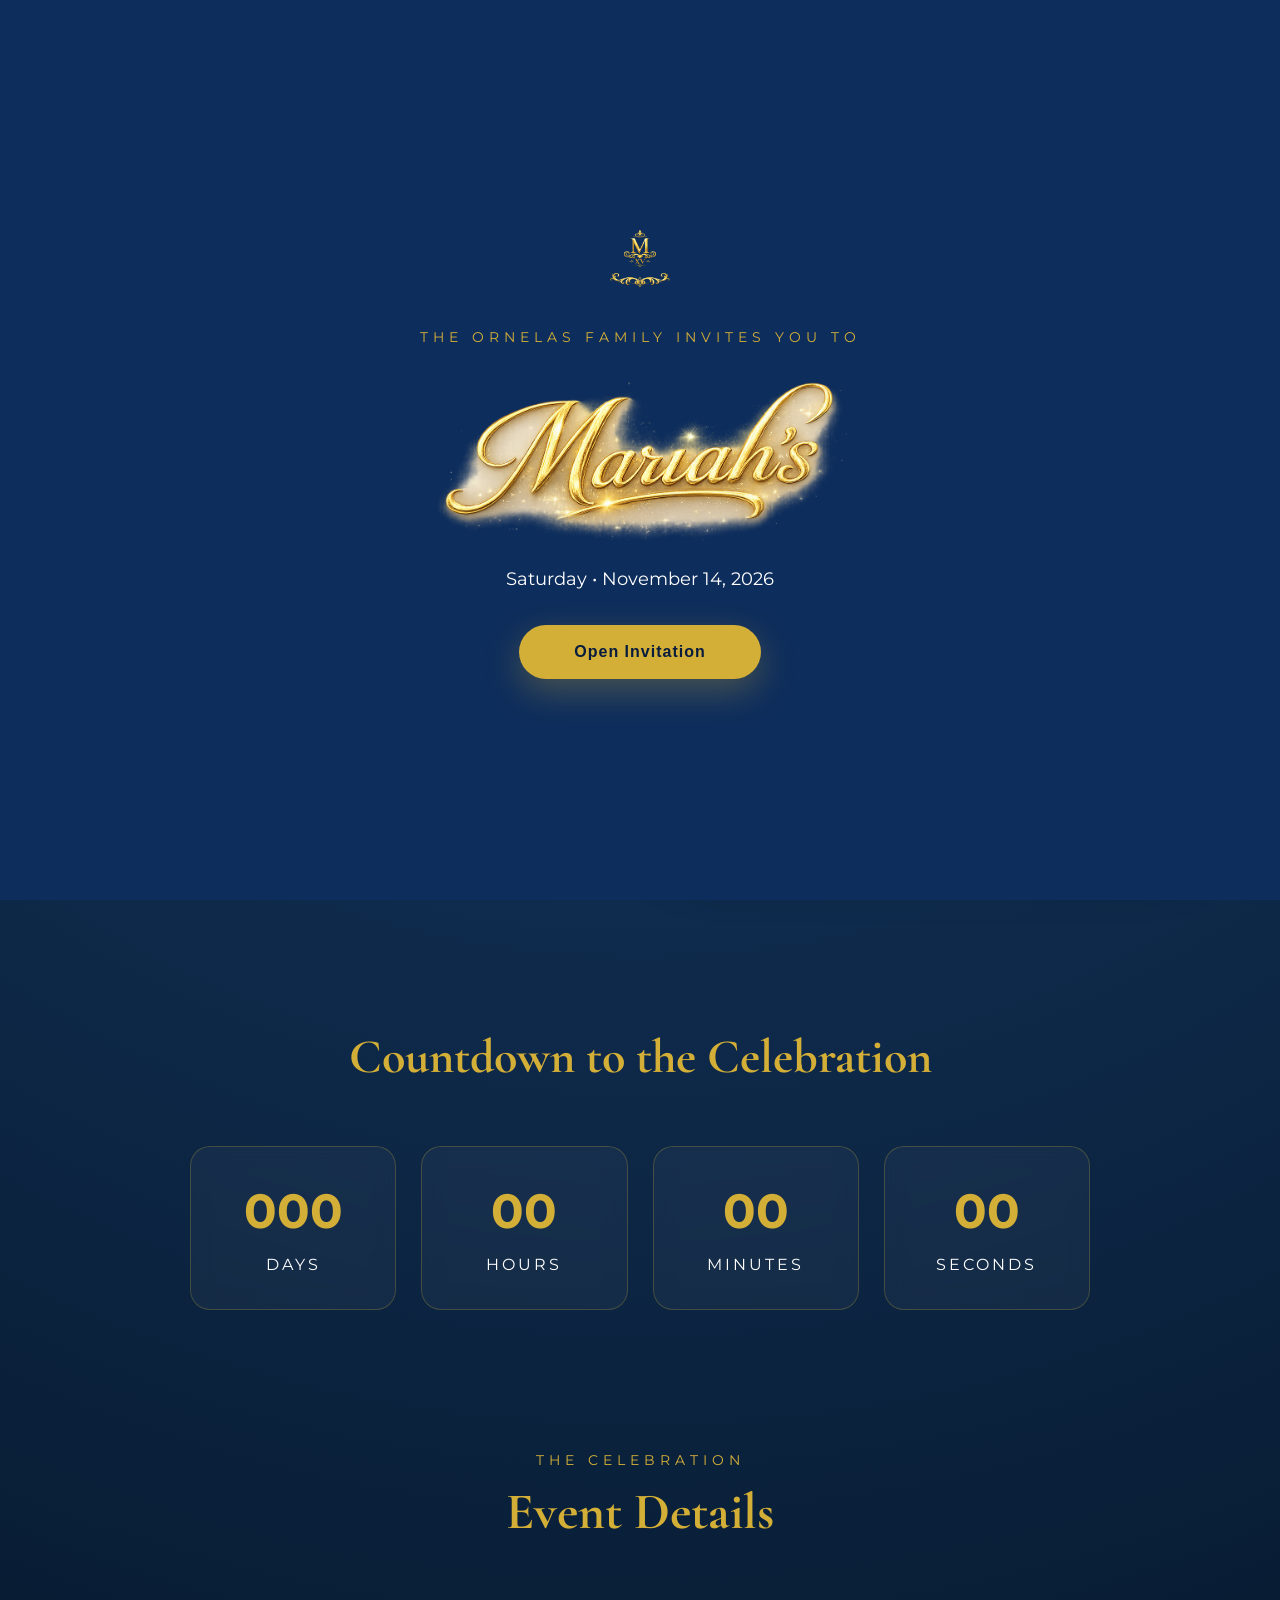
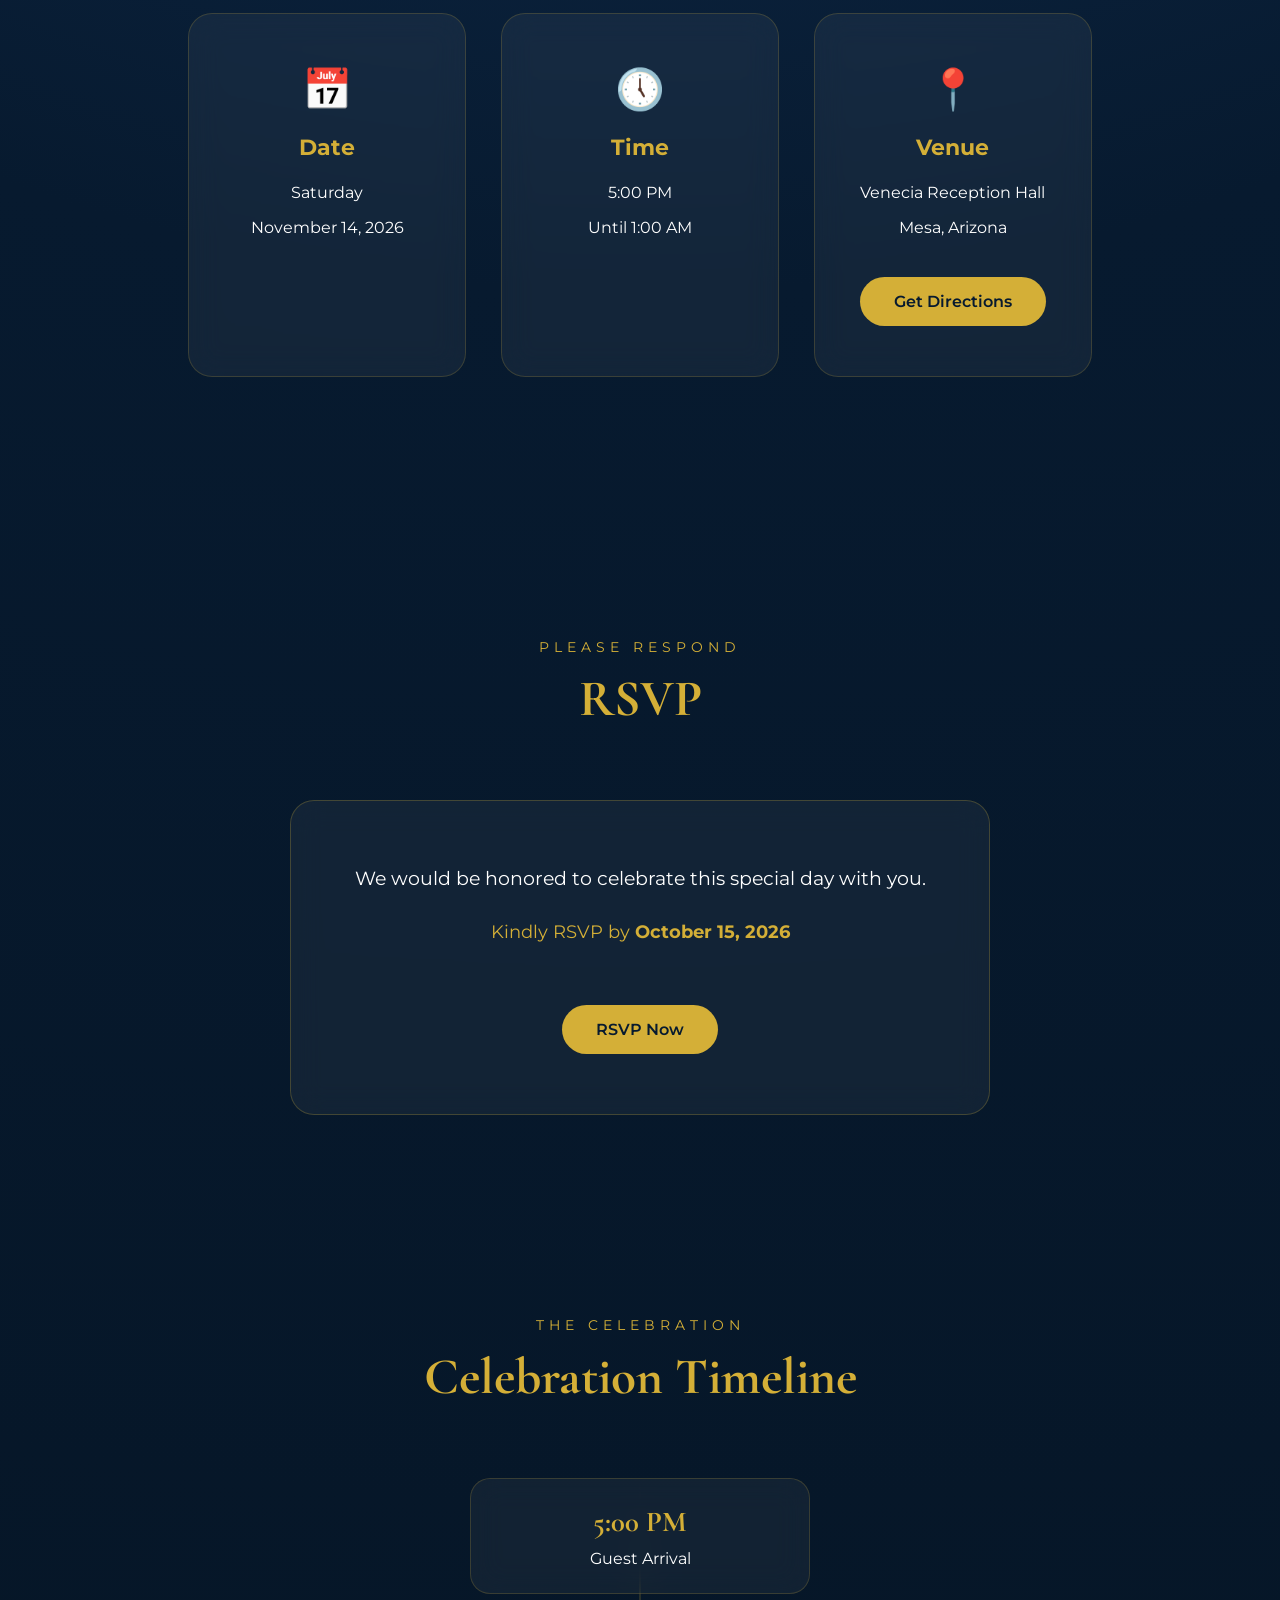
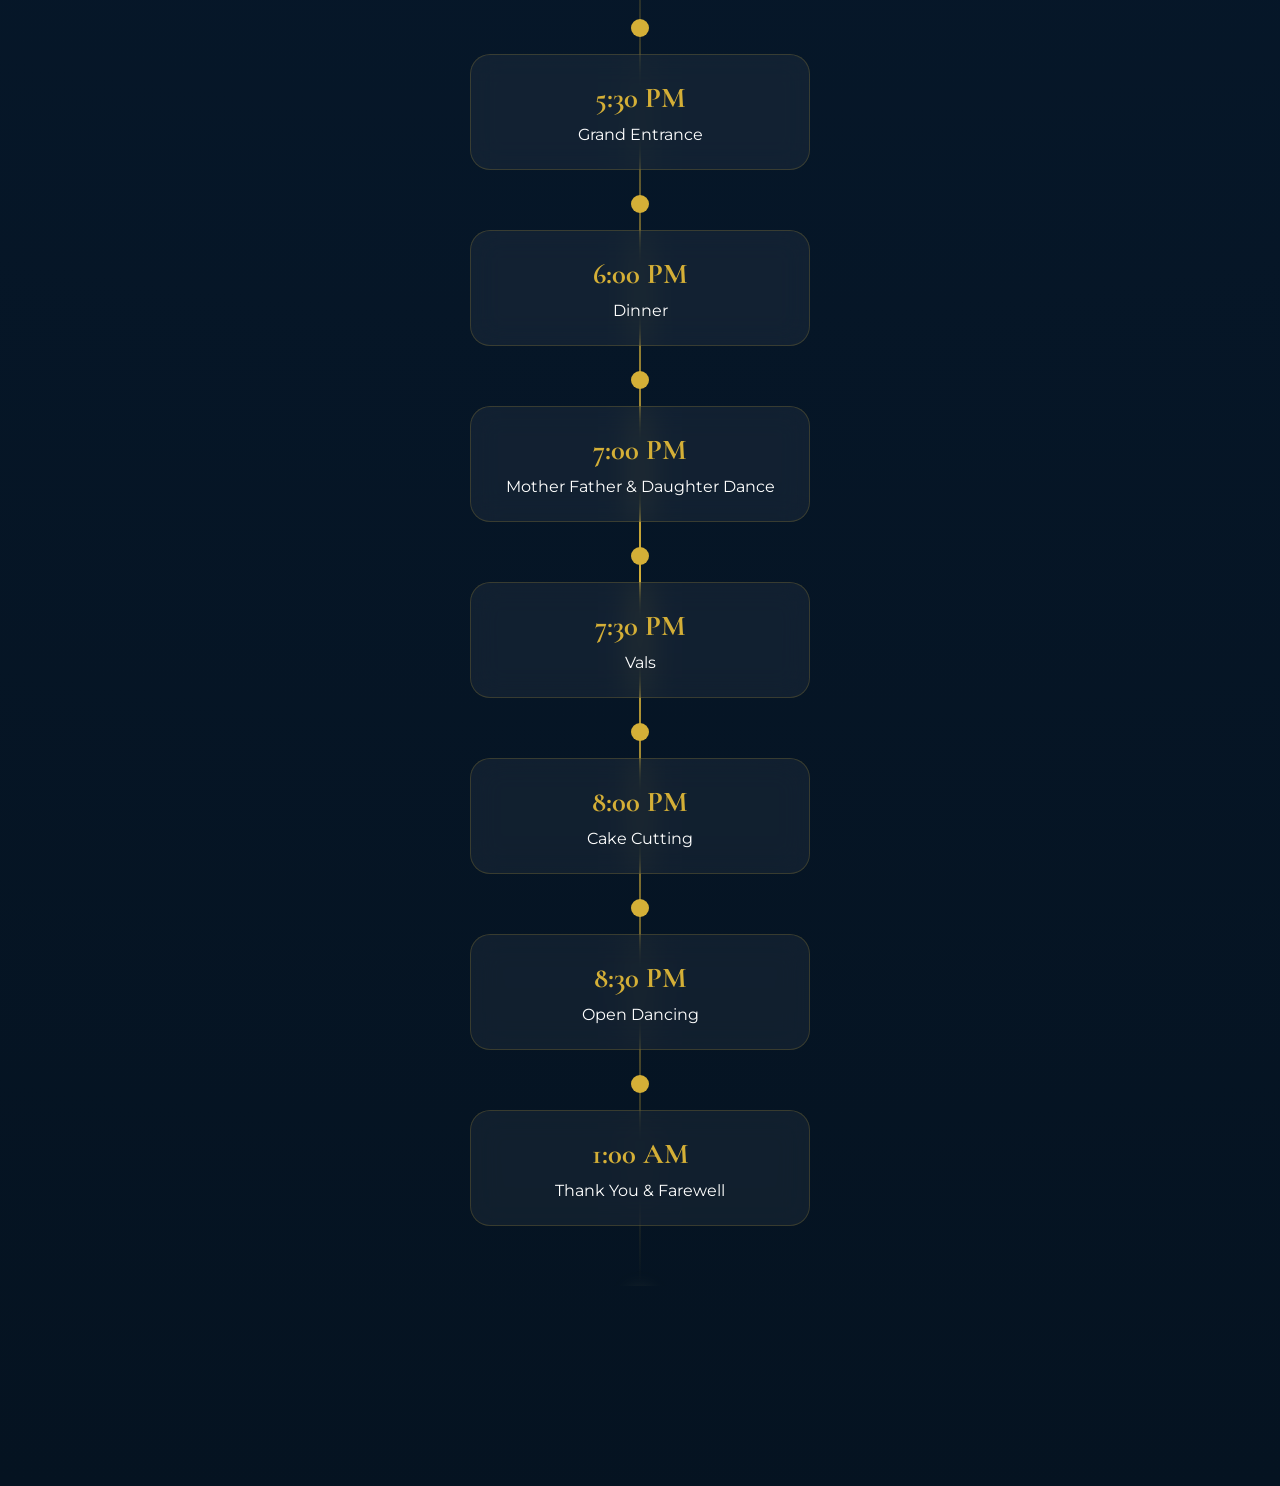
==== commit 04f9b9c9: "Added welcome screen and custom Mariah logo" ====
--- a/index.html
+++ b/index.html
@@ -18,6 +18,36 @@
 </head>
 
 <body>
+
+    <div id="welcomeScreen">
+
+    <div class="welcome-content">
+
+        <img src="assets/images/monogram.png"
+             class="welcome-monogram"
+             alt="Mariah">
+
+        <p class="welcome-small">
+            THE ORNELAS FAMILY INVITES YOU TO
+        </p>
+
+        <img src="assets/images/mariah-logo.png"
+             class="welcome-logo"
+             alt="Mariah's">
+
+        <p class="welcome-date">
+            Saturday • November 14, 2026
+        </p>
+
+        <button id="enterButton">
+            Open Invitation
+        </button>
+
+    </div>
+
+</div>
+
+<div id="mainContent"></div>
 
     <div class="sparkles"></div>
 
@@ -277,6 +307,8 @@
 
 </section>
 
+</div> <!-- End of mainContent -->
+
 <audio id="bgMusic" loop preload="auto">
     <source src="assets/audio/song.mp3" type="audio/mpeg">
 </audio>
--- a/style.css
+++ b/style.css
@@ -1070,15 +1070,83 @@
 
 .mariah-logo{
 
-    width: 120%;
-    max-width: 520px;
+    width:100%;
+    max-width:420px;
 
     display:block;
 
-    margin:0 auto 20px;
-
-    transform:translateX(-35px);
-
-    filter:drop-shadow(0 8px 25px rgba(212,175,55,.35));
-
+    margin:-5px auto 20px;
+
+    transform:translateX(10px);
+
+    filter:drop-shadow(0 8px 20px rgba(212,175,55,.25));
+
+}
+
+/* =========================
+   WELCOME SCREEN
+========================= */
+
+#welcomeScreen{
+    position:fixed;
+    inset:0;
+    background:#0d2d5c;
+    display:flex;
+    justify-content:center;
+    align-items:center;
+    z-index:9999;
+    transition:opacity .8s ease, visibility .8s ease;
+}
+
+#welcomeScreen.hide{
+    opacity:0;
+    visibility:hidden;
+}
+
+.welcome-content{
+    width:min(90%,500px);
+    text-align:center;
+}
+
+.welcome-monogram{
+    width:120px;
+    margin-bottom:20px;
+}
+
+.welcome-small{
+    color:#D4AF37;
+    font-size:.85rem;
+    letter-spacing:5px;
+    line-height:1.8;
+    margin-bottom:25px;
+}
+
+.welcome-logo{
+    width:100%;
+    max-width:420px;
+    display:block;
+    margin:0 auto 25px;
+}
+
+.welcome-date{
+    color:#fff;
+    font-size:1.15rem;
+    margin-bottom:35px;
+}
+
+#enterButton{
+    background:#D4AF37;
+    color:#081d3d;
+    border:none;
+    padding:18px 55px;
+    border-radius:999px;
+    font-size:1rem;
+    font-weight:700;
+    cursor:pointer;
+    transition:.3s;
+}
+
+#enterButton:hover{
+    transform:translateY(-3px);
+    box-shadow:0 12px 30px rgba(212,175,55,.35);
 }
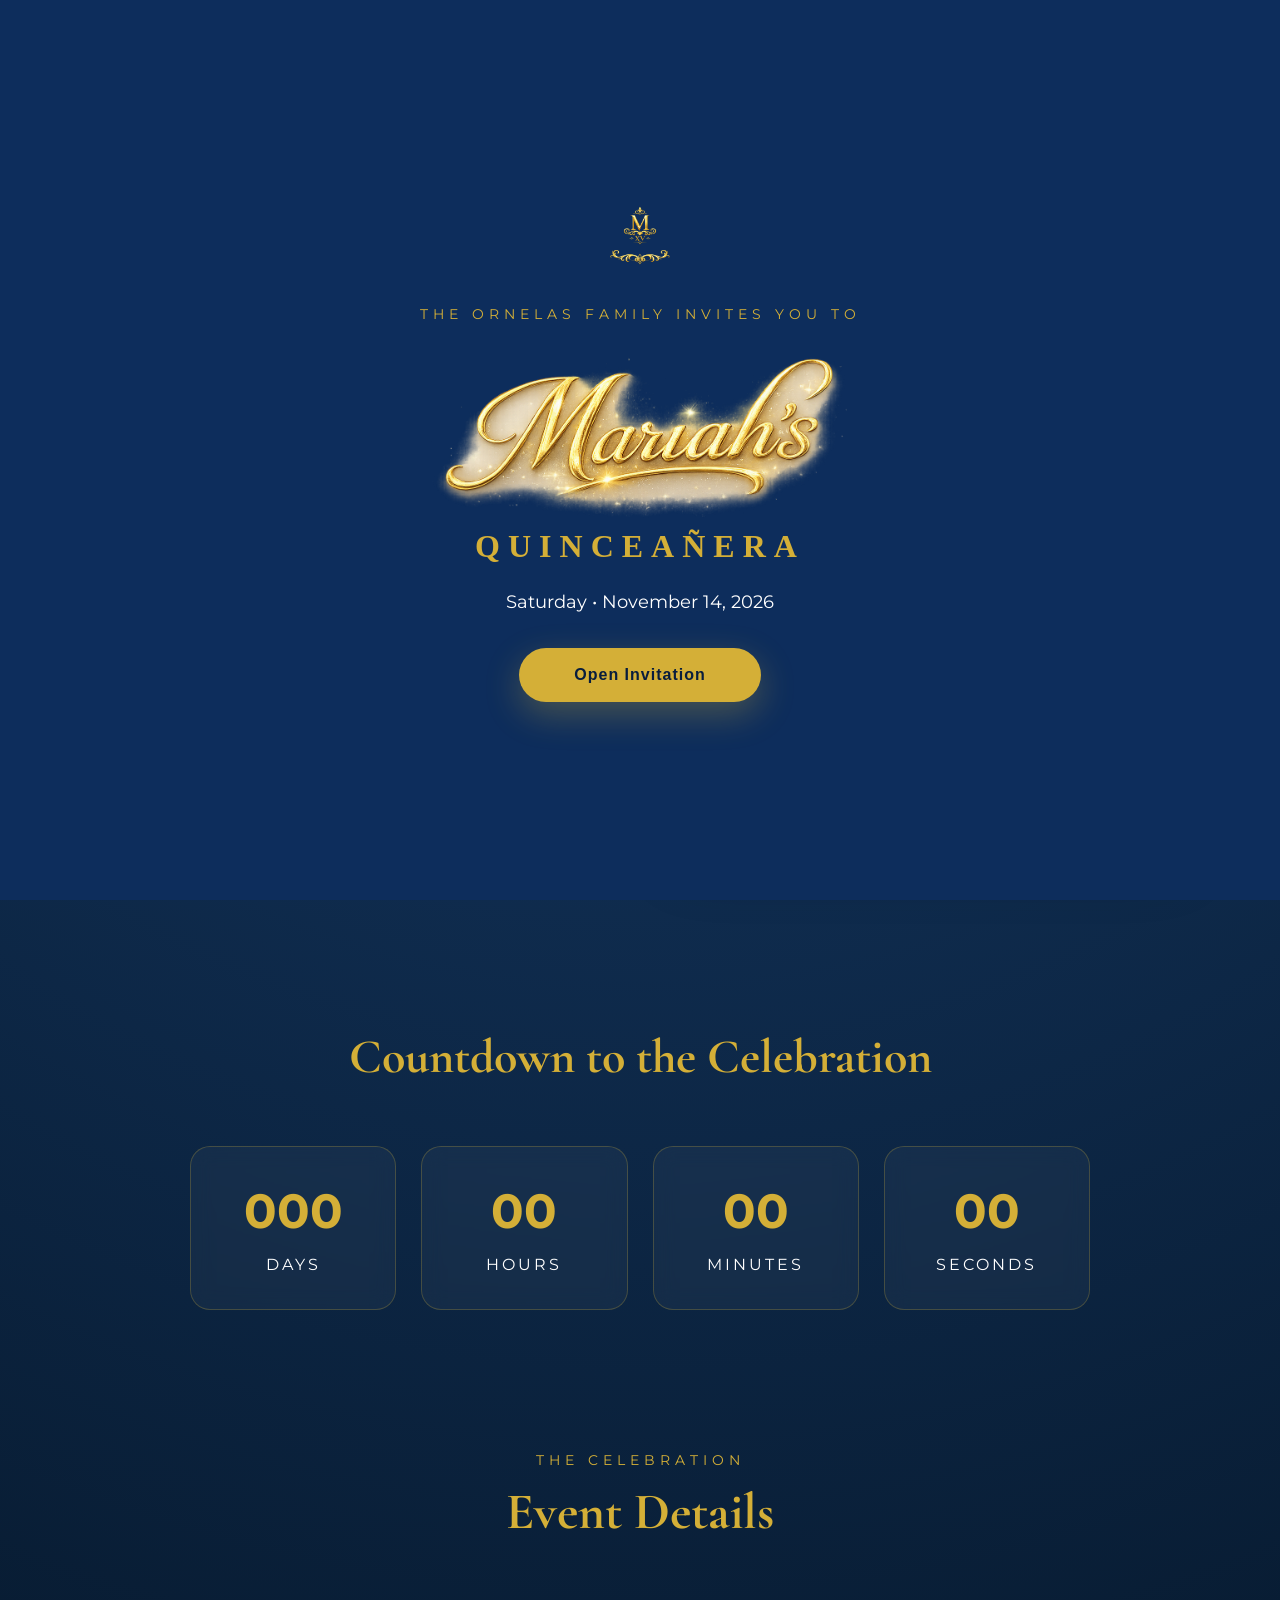
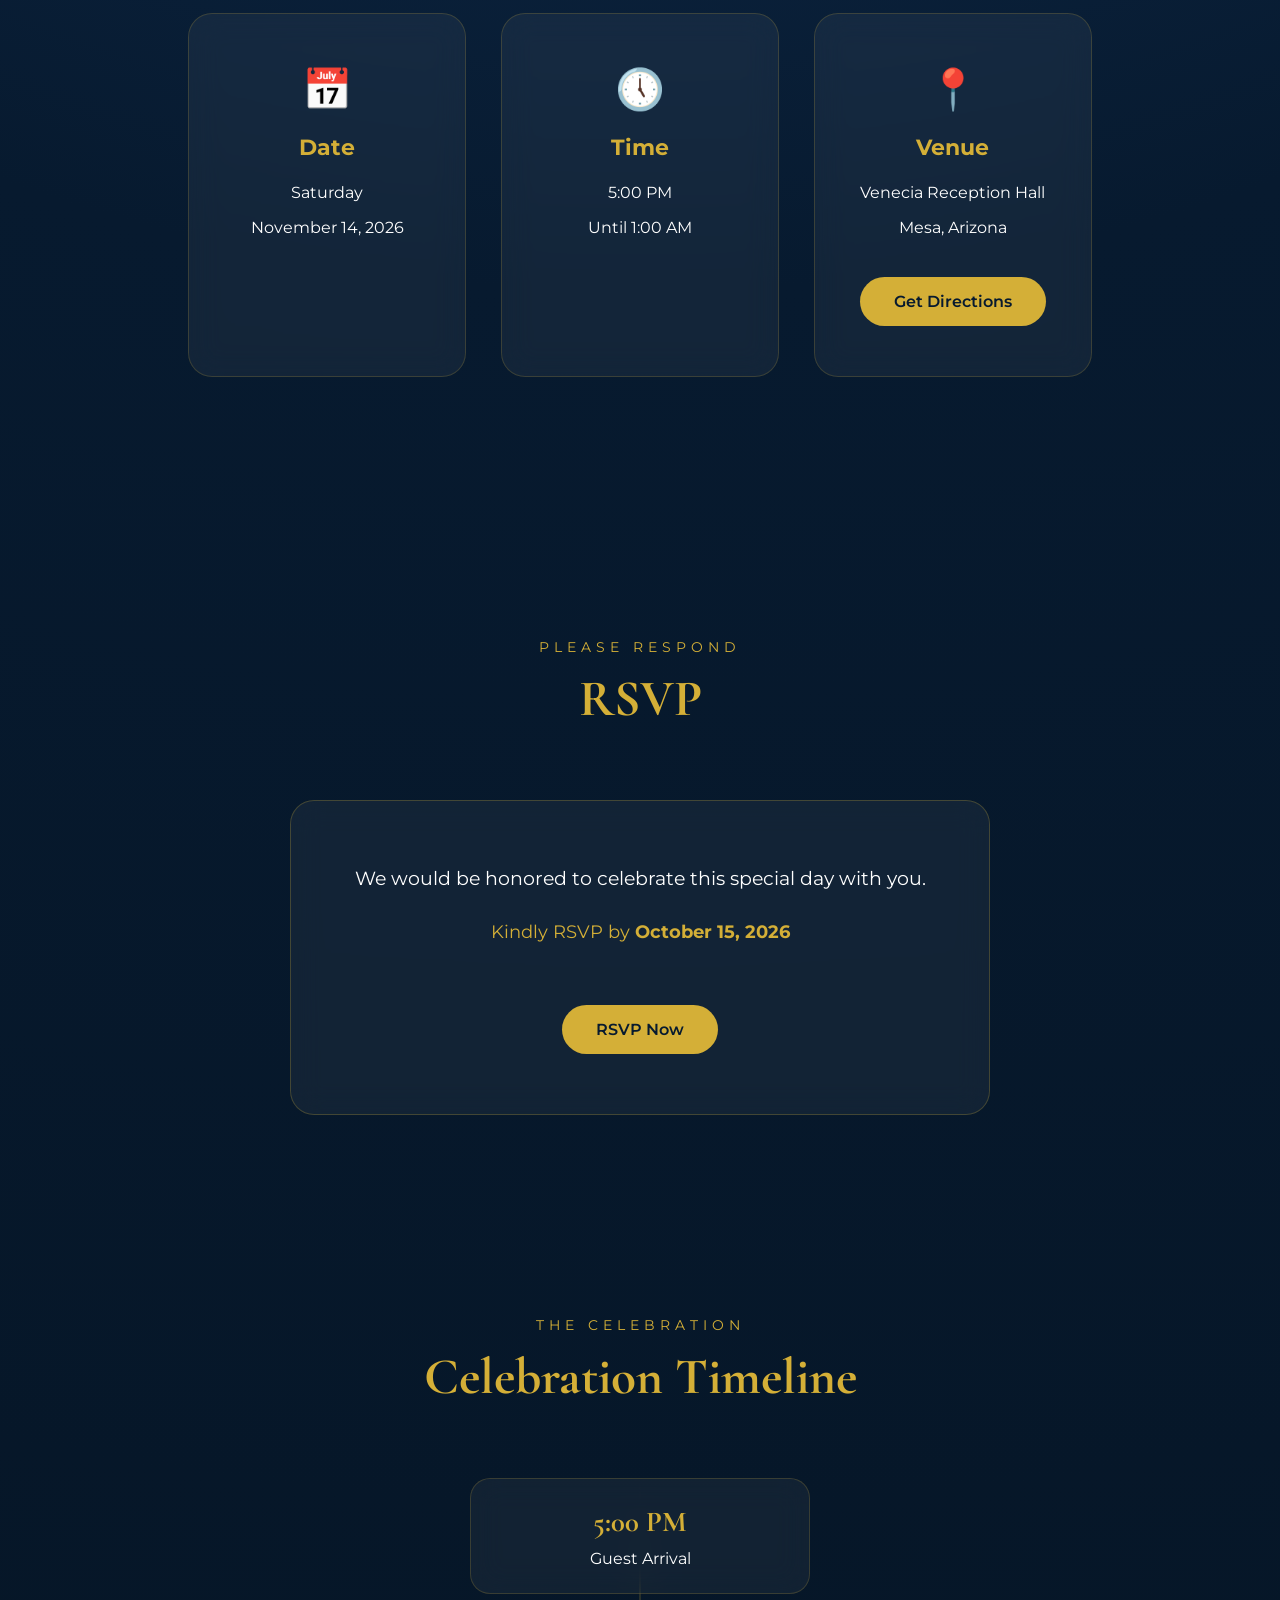
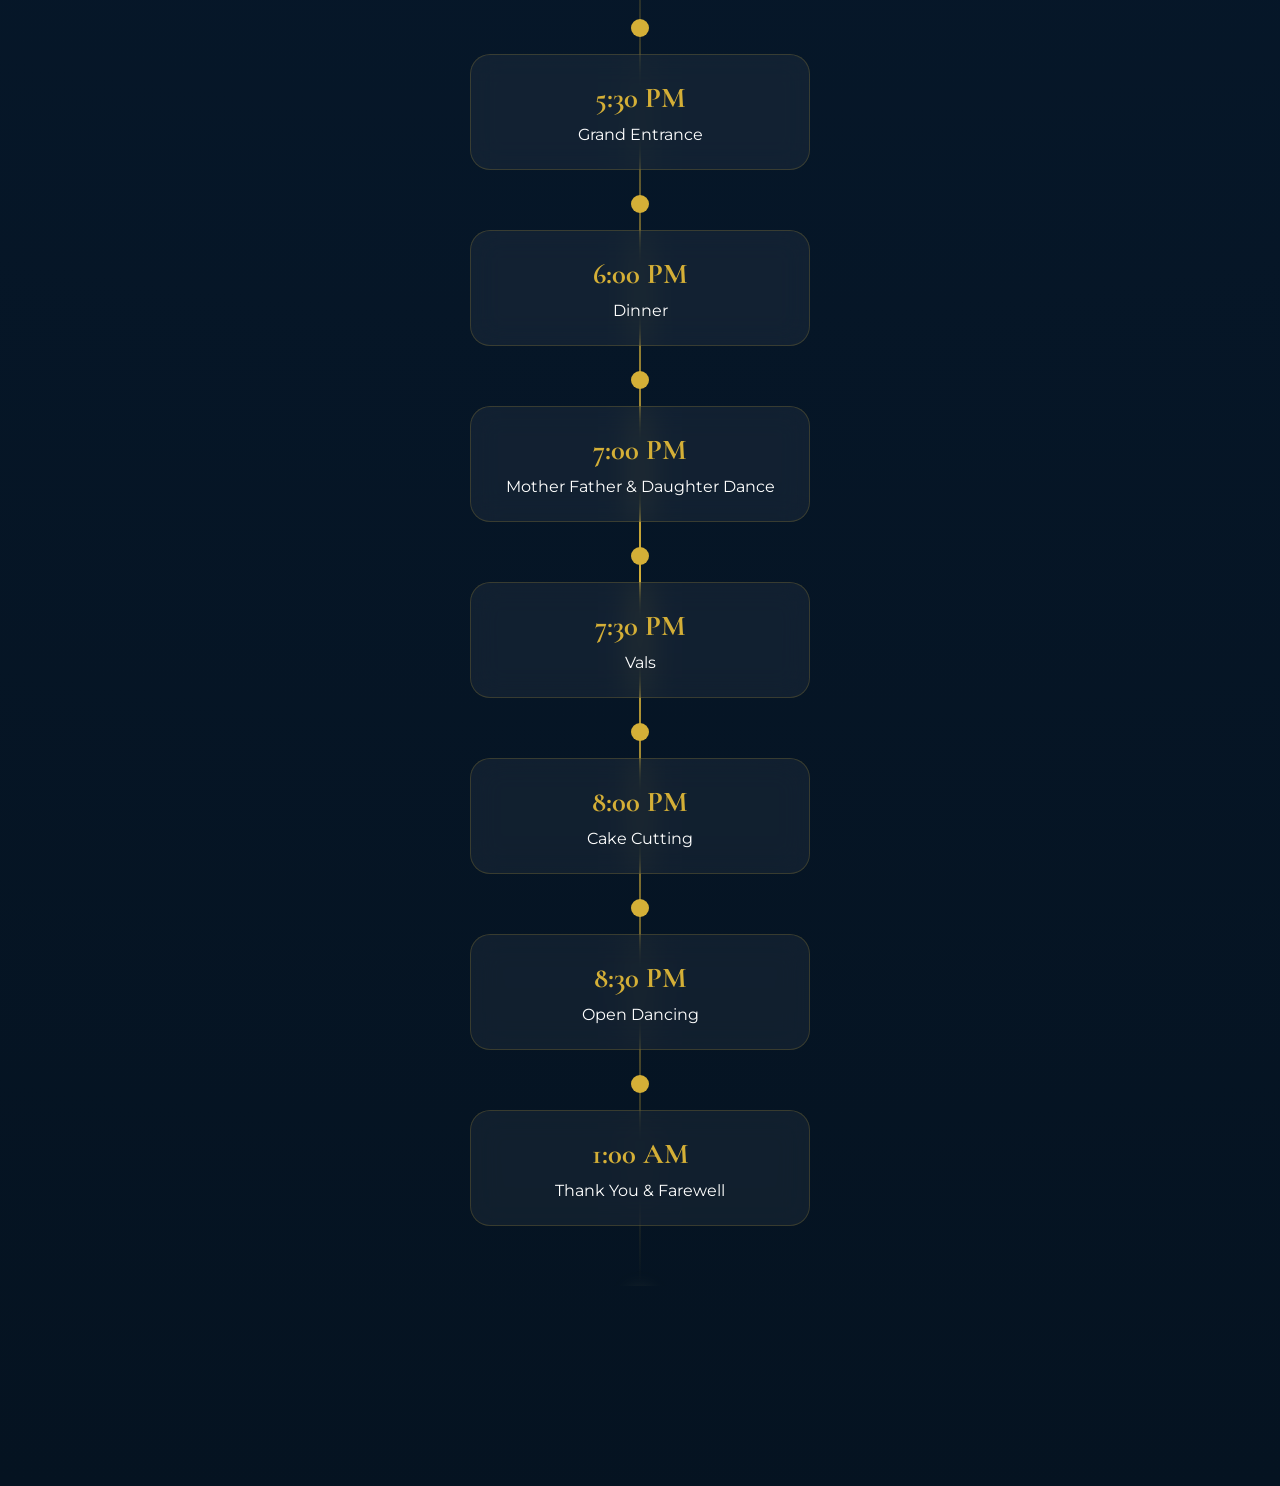
==== commit 7558c55e: "Added welcome screen and custom Mariah logo" ====
--- a/index.html
+++ b/index.html
@@ -32,12 +32,16 @@
         </p>
 
         <img src="assets/images/mariah-logo.png"
-             class="welcome-logo"
-             alt="Mariah's">
-
-        <p class="welcome-date">
-            Saturday • November 14, 2026
-        </p>
+     class="welcome-logo"
+     alt="Mariah's">
+
+<h2 class="welcome-title">
+    QUINCEAÑERA
+</h2>
+
+<p class="welcome-date">
+    Saturday • November 14, 2026
+</p>
 
         <button id="enterButton">
             Open Invitation
--- a/style.css
+++ b/style.css
@@ -1099,8 +1099,29 @@
 }
 
 #welcomeScreen.hide{
+
     opacity:0;
     visibility:hidden;
+    pointer-events:none;
+
+}
+
+#mainContent{
+
+    opacity:0;
+    transform:scale(.985);
+
+    transition:
+        opacity 1.2s ease,
+        transform 1.2s ease;
+
+}
+
+#mainContent.show{
+
+    opacity:1;
+    transform:scale(1);
+
 }
 
 .welcome-content{
@@ -1122,10 +1143,16 @@
 }
 
 .welcome-logo{
+
     width:100%;
     max-width:420px;
+
     display:block;
-    margin:0 auto 25px;
+
+    margin:0 auto 20px;
+
+    animation:logoGlow 3.5s ease-in-out infinite;
+
 }
 
 .welcome-date{
@@ -1149,4 +1176,124 @@
 #enterButton:hover{
     transform:translateY(-3px);
     box-shadow:0 12px 30px rgba(212,175,55,.35);
+}
+
+#enterButton:active{
+
+    transform:scale(.96);
+
+}
+
+.welcome-title{
+
+    color:#D4AF37;
+
+    font-family:"Cinzel", serif;
+
+    font-size:2rem;
+
+    font-weight:600;
+
+    letter-spacing:8px;
+
+    margin:-10px 0 25px;
+
+    animation:goldGlow 3.5s ease-in-out infinite;
+
+}
+
+@keyframes goldGlow{
+
+    0%,100%{
+
+        text-shadow:
+            0 0 6px rgba(255,215,100,.35),
+            0 0 15px rgba(212,175,55,.25);
+
+    }
+
+    50%{
+
+        text-shadow:
+            0 0 12px #ffe48a,
+            0 0 24px rgba(255,215,0,.60),
+            0 0 40px rgba(212,175,55,.35);
+
+    }
+
+}
+
+/* ===========================
+   LUXURY GOLD GLOW
+=========================== */
+
+@keyframes goldGlow{
+
+    0%,100%{
+
+        text-shadow:
+            0 0 6px rgba(255,215,120,.30),
+            0 0 14px rgba(212,175,55,.25);
+
+    }
+
+    50%{
+
+        text-shadow:
+            0 0 12px rgba(255,240,180,.85),
+            0 0 24px rgba(255,215,0,.55),
+            0 0 42px rgba(212,175,55,.35);
+
+    }
+
+}
+
+@keyframes logoGlow{
+
+    0%,100%{
+
+        filter:
+            drop-shadow(0 0 8px rgba(212,175,55,.20));
+
+    }
+
+    50%{
+
+        filter:
+            drop-shadow(0 0 12px rgba(255,240,180,.35))
+            drop-shadow(0 0 24px rgba(212,175,55,.30))
+            drop-shadow(0 0 40px rgba(212,175,55,.18));
+
+    }
+
+}
+
+@keyframes logoBurst{
+
+    0%{
+
+        transform:scale(1);
+
+        filter:
+            drop-shadow(0 0 8px rgba(212,175,55,.25));
+
+    }
+
+    50%{
+
+        transform:scale(1.05);
+
+        filter:
+            drop-shadow(0 0 15px rgba(255,240,180,.8))
+            drop-shadow(0 0 35px rgba(212,175,55,.6))
+            drop-shadow(0 0 60px rgba(212,175,55,.35));
+
+    }
+
+    100%{
+
+        transform:scale(1);
+
+    }
+
 }
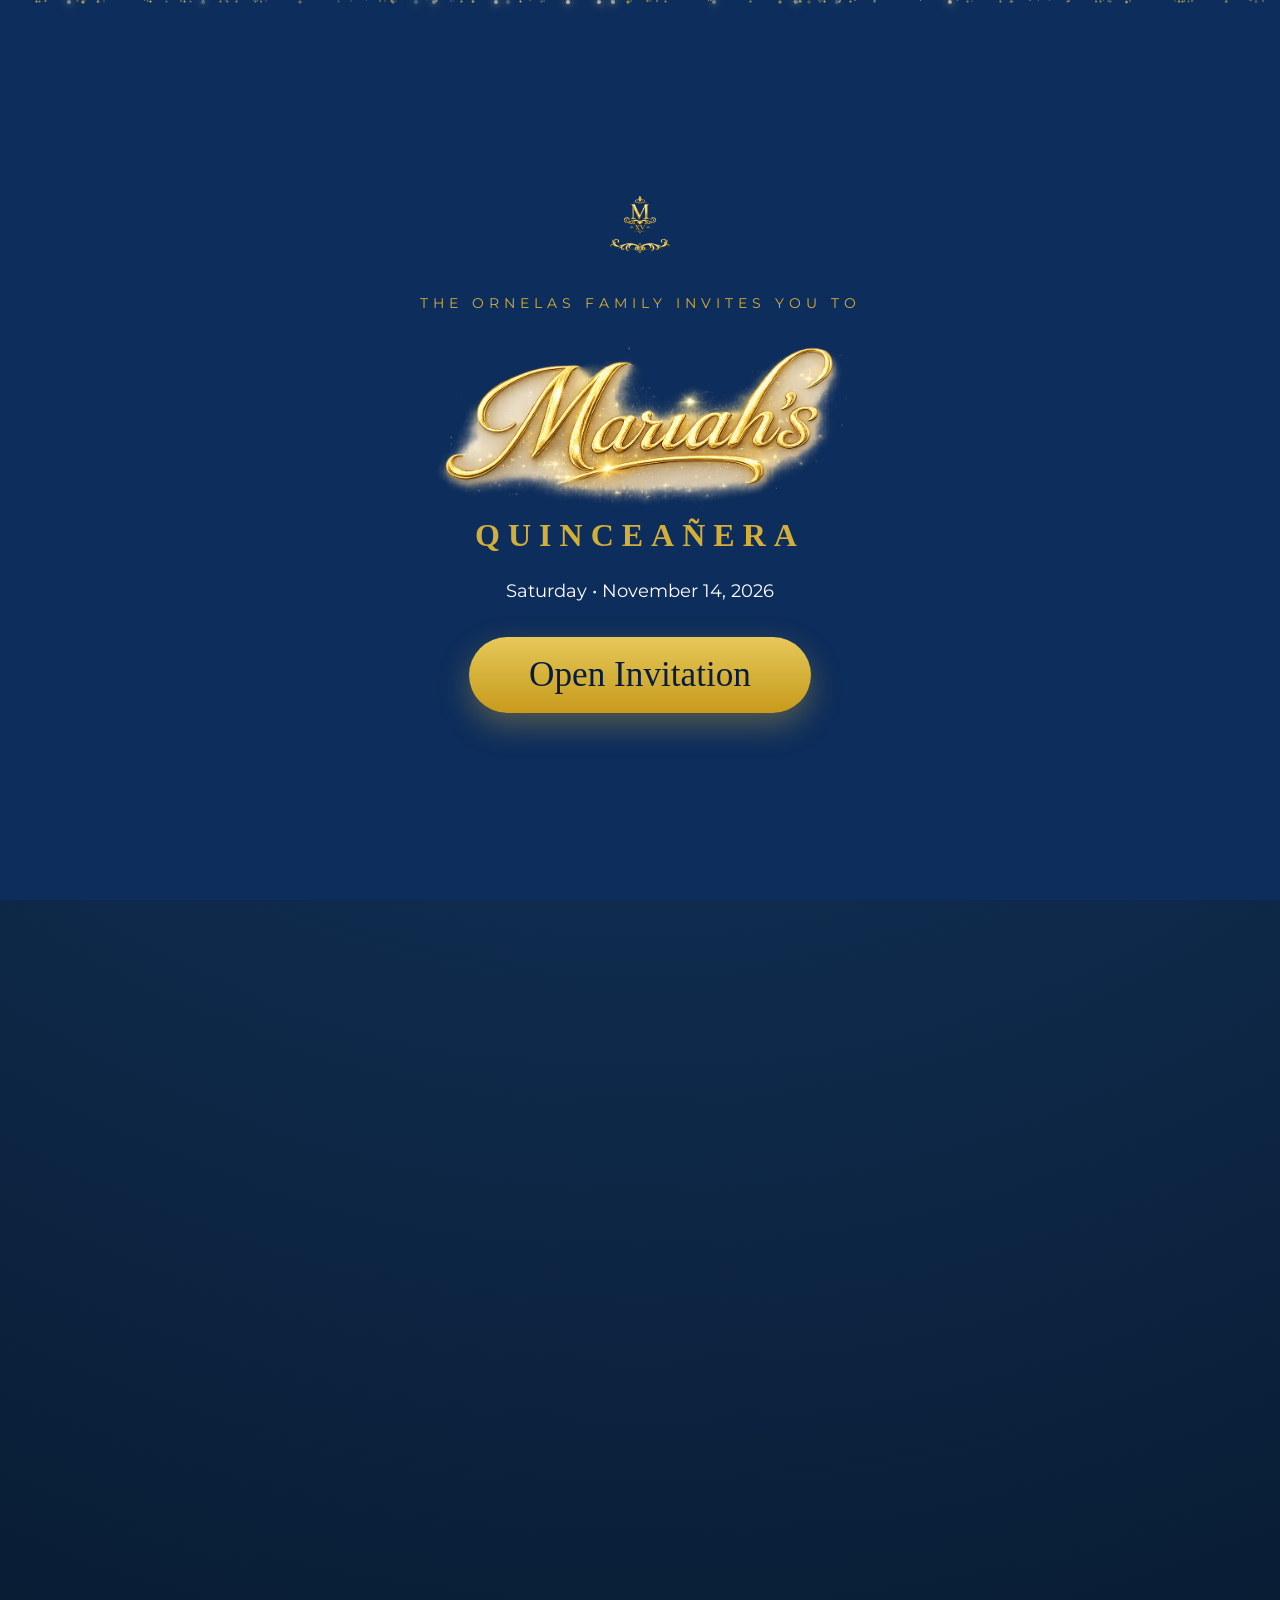
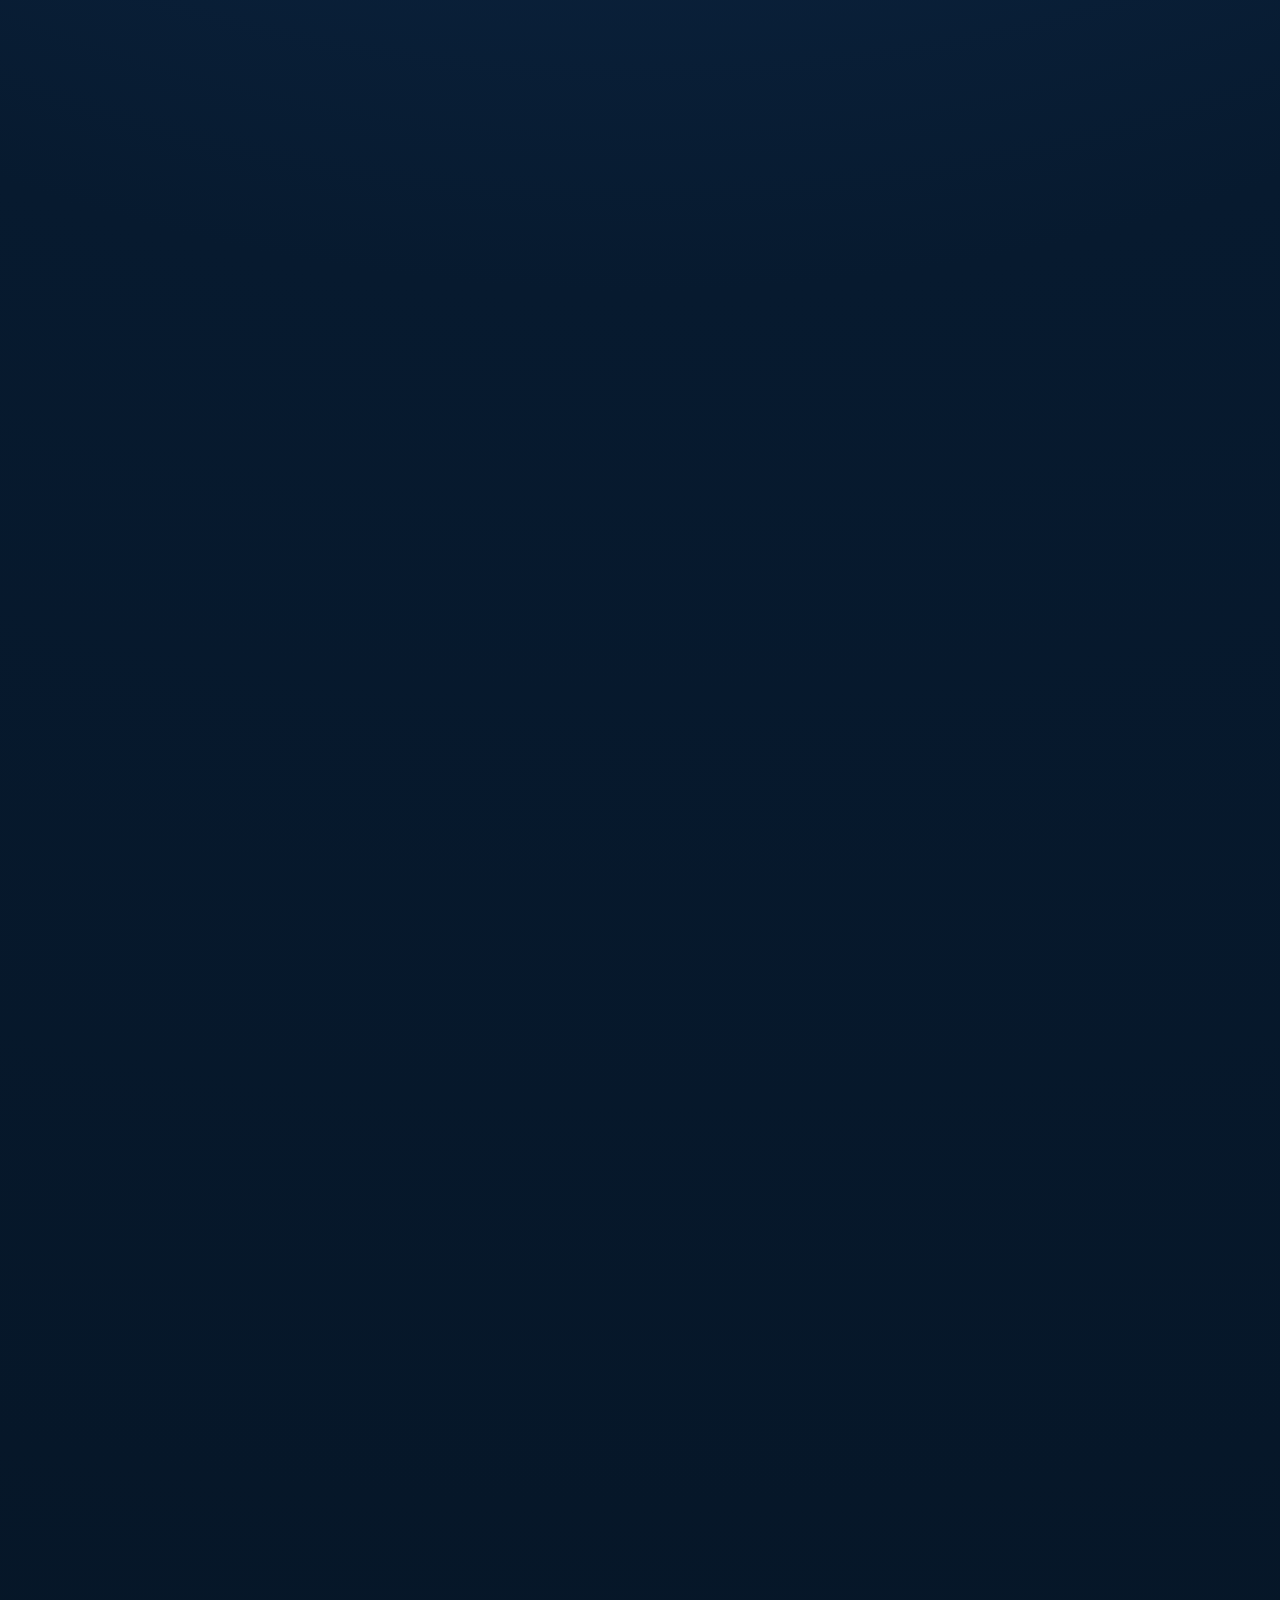
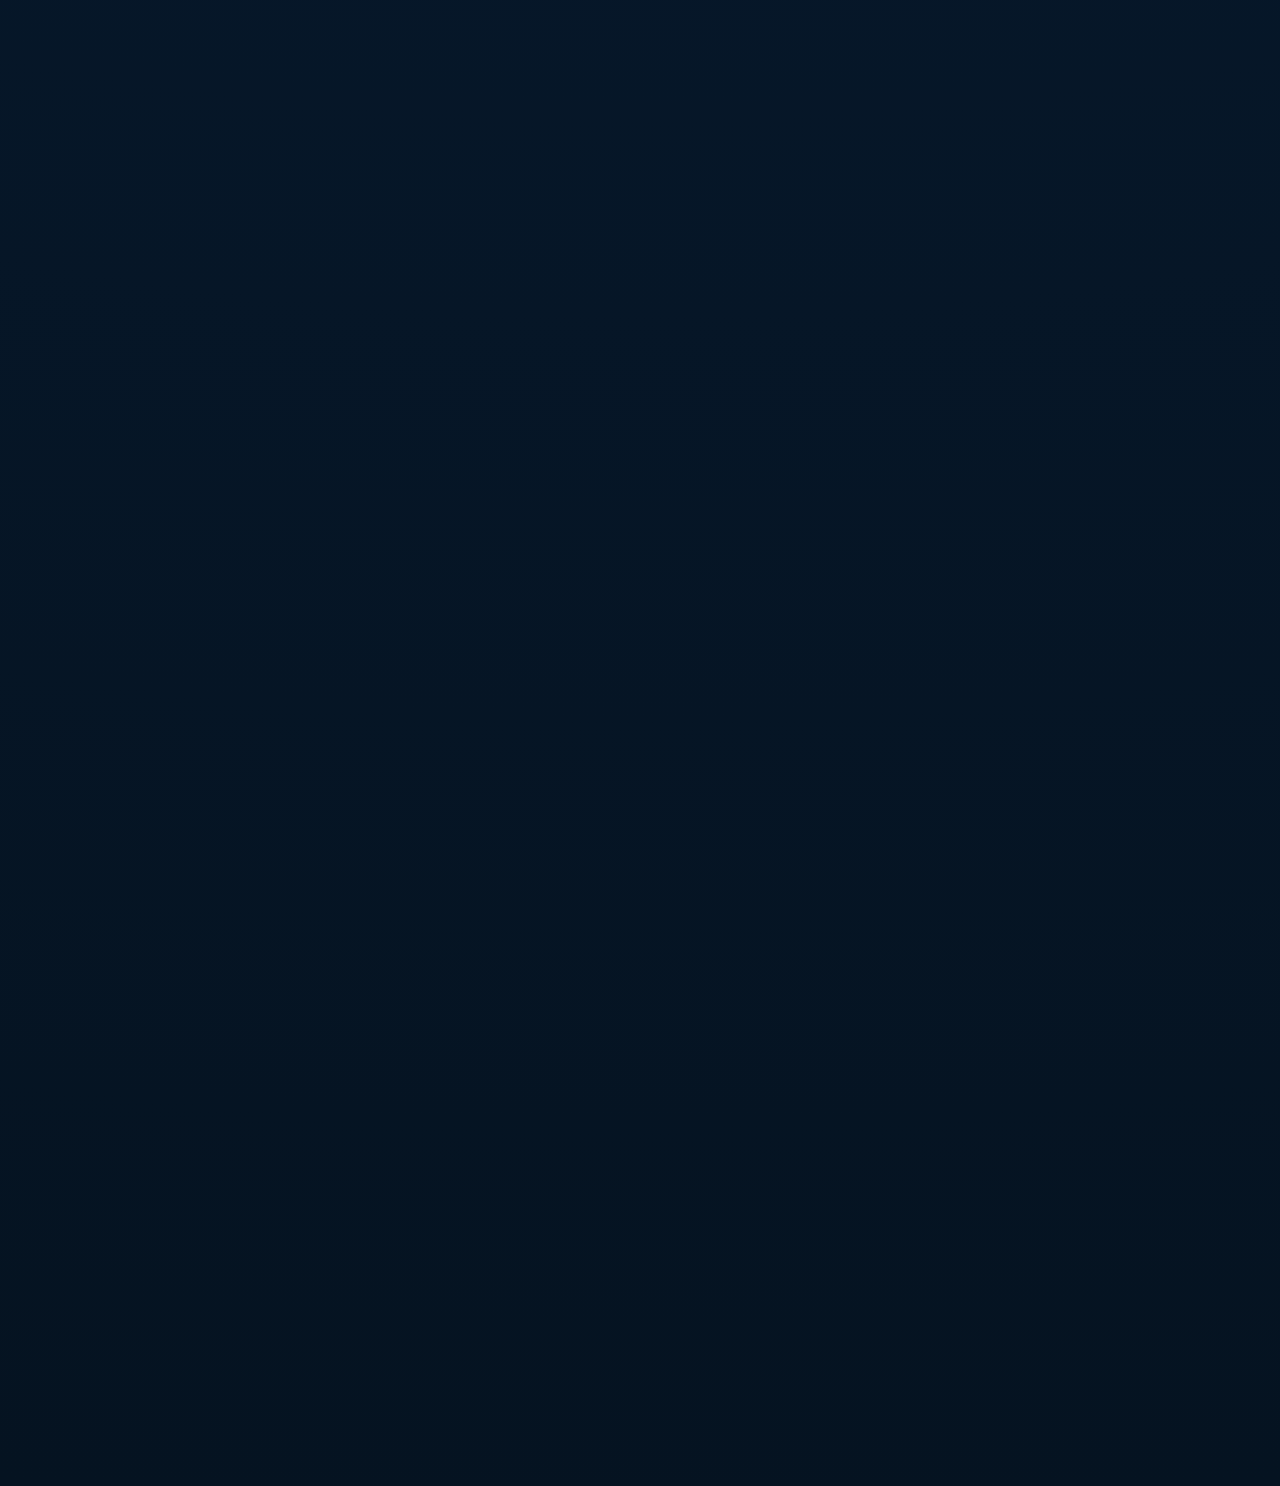
==== commit 3d42a151: "Added welcome screen and custom Mariah logo" ====
--- a/index.html
+++ b/index.html
@@ -21,6 +21,8 @@
 
     <div id="welcomeScreen">
 
+    <div class="sparkles"></div>
+        
     <div class="welcome-content">
 
         <img src="assets/images/monogram.png"
@@ -51,9 +53,7 @@
 
 </div>
 
-<div id="mainContent"></div>
-
-    <div class="sparkles"></div>
+<div id="mainContent">
 
 <section class="hero">
 
--- a/style.css
+++ b/style.css
@@ -44,11 +44,11 @@
 
     inset:0;
 
+    overflow:hidden;
+
     pointer-events:none;
 
-    overflow:hidden;
-
-    z-index:0;
+    z-index:9998;
 
 }
 
@@ -1098,6 +1098,14 @@
     transition:opacity .8s ease, visibility .8s ease;
 }
 
+.welcome-content{
+
+    position:relative;
+
+    z-index:10000;
+
+}
+
 #welcomeScreen.hide{
 
     opacity:0;
@@ -1162,25 +1170,67 @@
 }
 
 #enterButton{
-    background:#D4AF37;
+
+    position:relative;
+
+    overflow:hidden;
+
+    background:linear-gradient(
+        180deg,
+        #E8C85A 0%,
+        #D4AF37 55%,
+        #C99A1C 100%
+    );
+
     color:#081d3d;
+
     border:none;
-    padding:18px 55px;
-    border-radius:999px;
-    font-size:1rem;
-    font-weight:700;
+
+    border-radius:60px;
+
+    padding:18px 60px;
+
     cursor:pointer;
-    transition:.3s;
+
+    font-family:"Luxurious Script", cursive;
+
+    font-size:2.2rem;
+
+    font-weight:400;
+
+    letter-spacing:0;
+
+    text-transform:none;
+
+    transition:all .35s ease;
+
+    box-shadow:
+        0 12px 30px rgba(212,175,55,.35);
+
 }
 
 #enterButton:hover{
-    transform:translateY(-3px);
-    box-shadow:0 12px 30px rgba(212,175,55,.35);
+
+    transform:translateY(-4px) scale(1.03);
+
+    background:linear-gradient(
+        180deg,
+        #F8DD7A,
+        #E1BE4B,
+        #D4AF37
+    );
+
+    box-shadow:
+        0 0 18px rgba(255,220,120,.45),
+        0 15px 40px rgba(0,0,0,.30);
+
+    color:#04172D;
+
 }
 
 #enterButton:active{
 
-    transform:scale(.96);
+    transform:scale(.97);
 
 }
 
@@ -1296,4 +1346,144 @@
 
     }
 
-}+}
+
+.welcome-content{
+
+    position:relative;
+
+    z-index:2;
+
+}
+
+/* Luxury Twinkling Stars */
+
+.sparkle-star{
+
+    width:4px !important;
+    height:4px !important;
+
+    background:#FFF8D0;
+
+    border-radius:50%;
+
+    box-shadow:
+        0 0 6px #FFF4B5,
+        0 0 14px #FFE37A,
+        0 0 28px rgba(255,215,0,.75);
+
+    animation:
+        sparkleFall linear infinite,
+        twinkleStar 2.5s ease-in-out infinite;
+
+@keyframes twinkleStar{
+
+    0%,100%{
+
+        opacity:.35;
+
+        transform:scale(.8);
+
+    }
+
+    50%{
+
+        opacity:1;
+
+        transform:scale(1.8);
+
+        #enterButton::before{
+
+    content:"";
+
+    position:absolute;
+
+    top:0;
+
+    left:-150%;
+
+    width:60%;
+
+    height:100%;
+
+    background:linear-gradient(
+
+        90deg,
+
+        transparent,
+
+        rgba(255,255,255,.45),
+
+        transparent
+
+    );
+
+    transform:skewX(-25deg);
+
+    animation:buttonShine 5s infinite;
+
+}
+
+@keyframes buttonShine{
+
+    0%{
+
+        left:-150%;
+
+    }
+
+    30%{
+
+        left:160%;
+
+    }
+
+    100%{
+
+        left:160%;
+
+    }
+
+}
+
+#enterButton::after{
+
+    content:"";
+
+    position:absolute;
+
+    top:0;
+    left:-150%;
+
+    width:40%;
+    height:100%;
+
+    background:linear-gradient(
+        90deg,
+        transparent,
+        rgba(255,255,255,.6),
+        transparent
+    );
+
+    transform:skewX(-25deg);
+
+    animation:luxuryShine 6s infinite;
+
+}
+
+@keyframes luxuryShine{
+
+    0%{
+        left:-150%;
+    }
+
+    15%{
+        left:160%;
+    }
+
+    100%{
+        left:160%;
+    }
+
+}
+
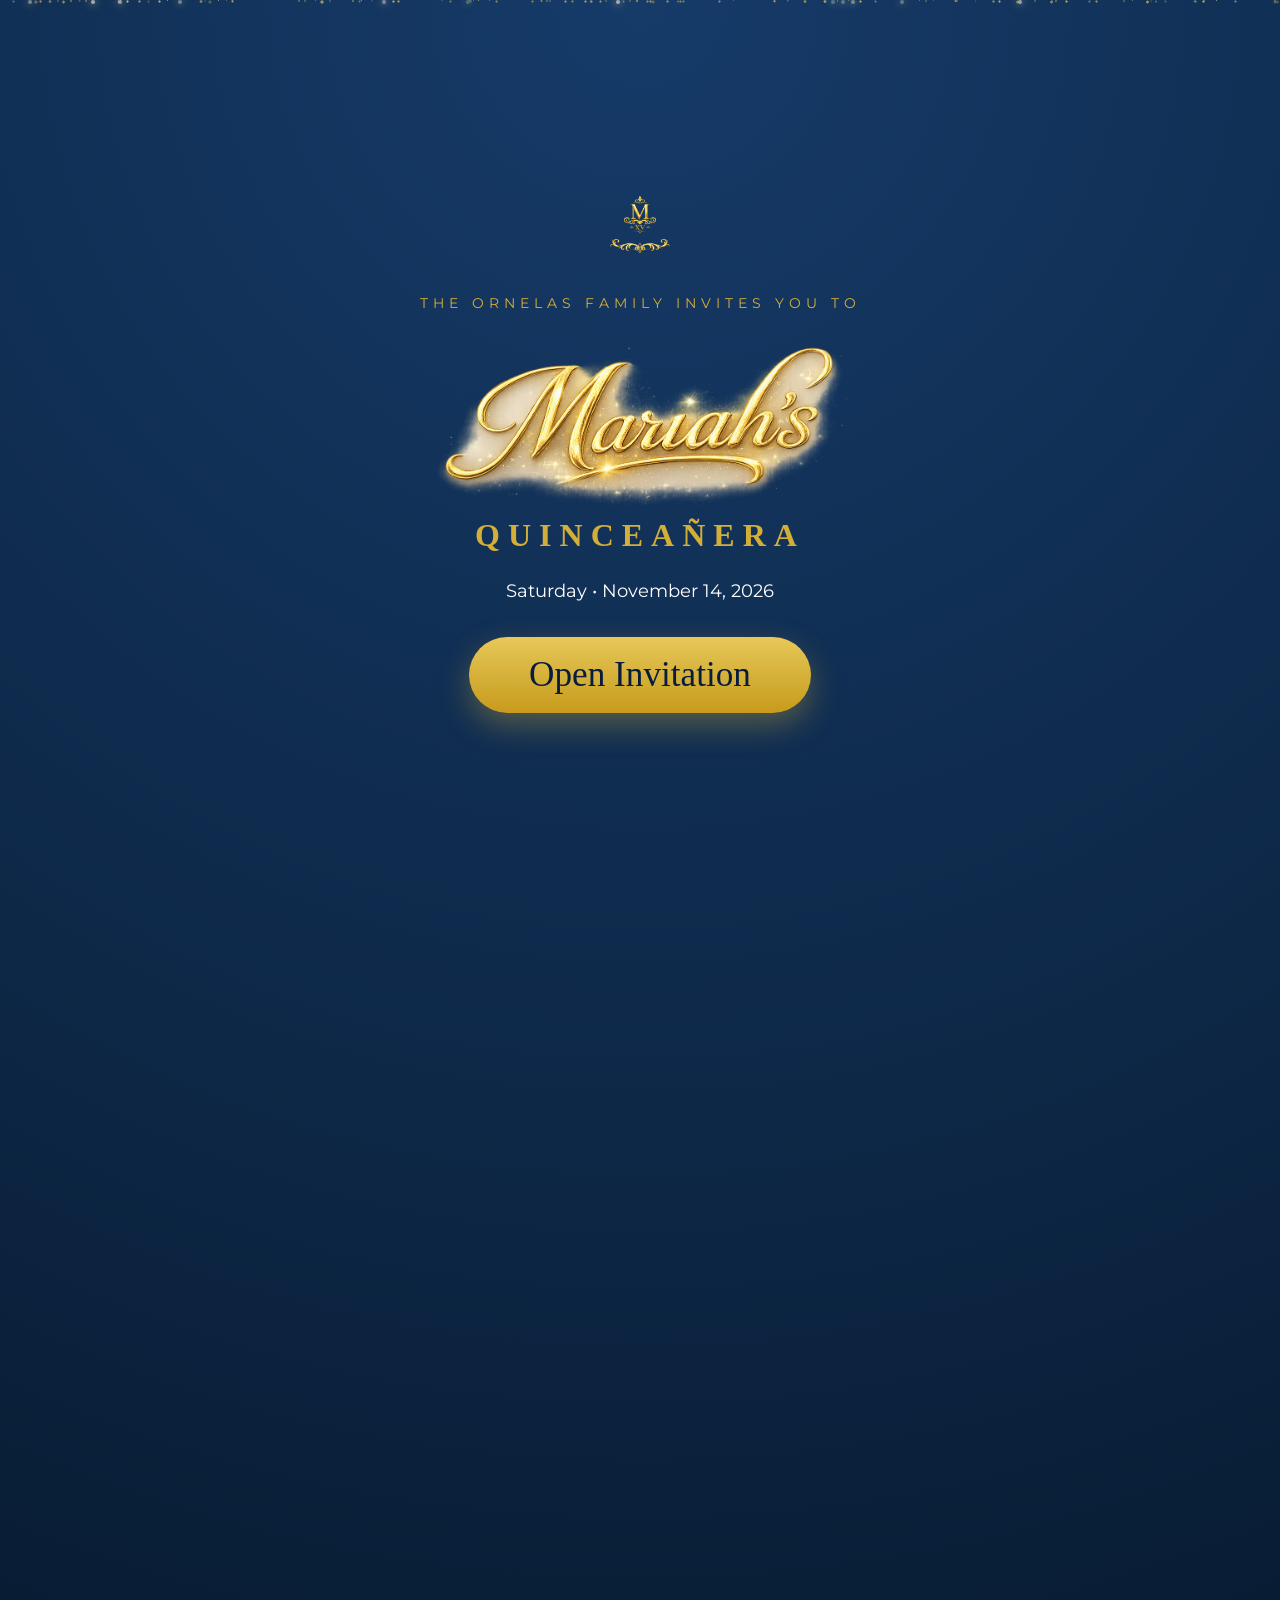
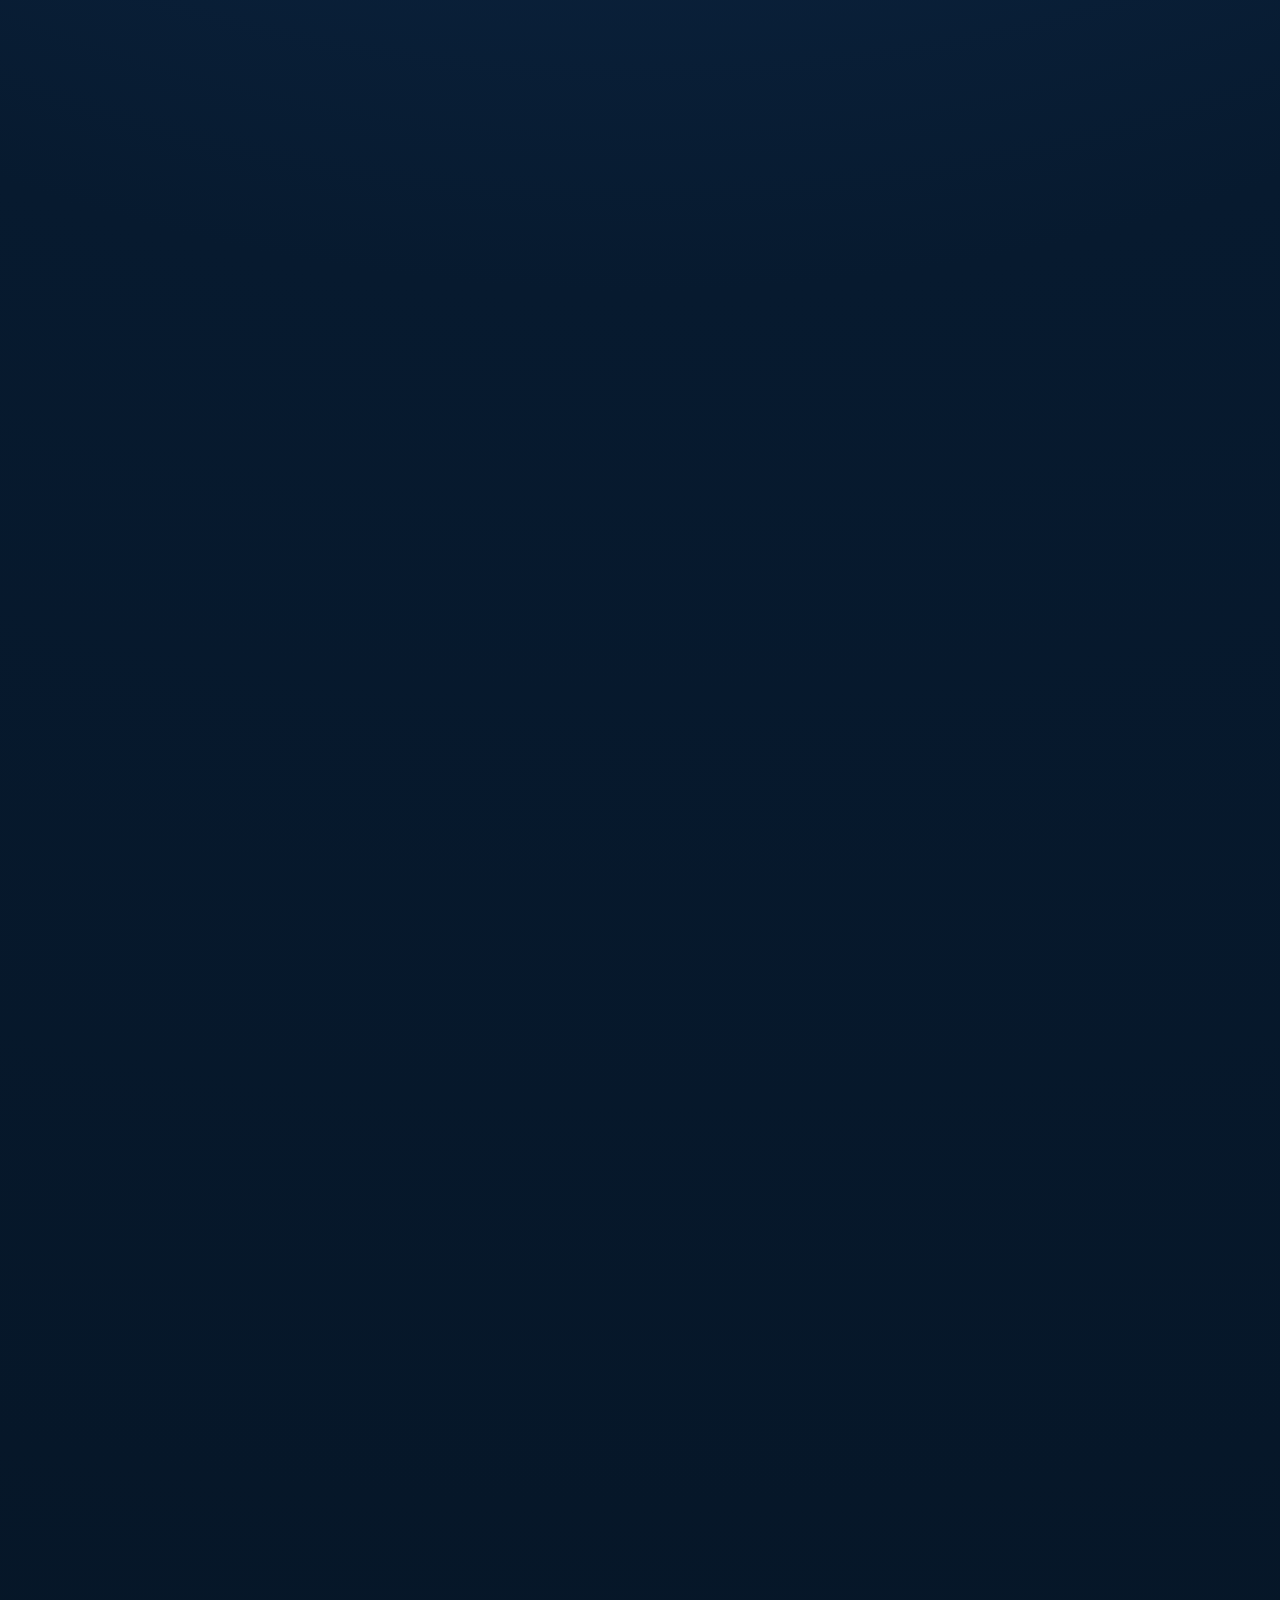
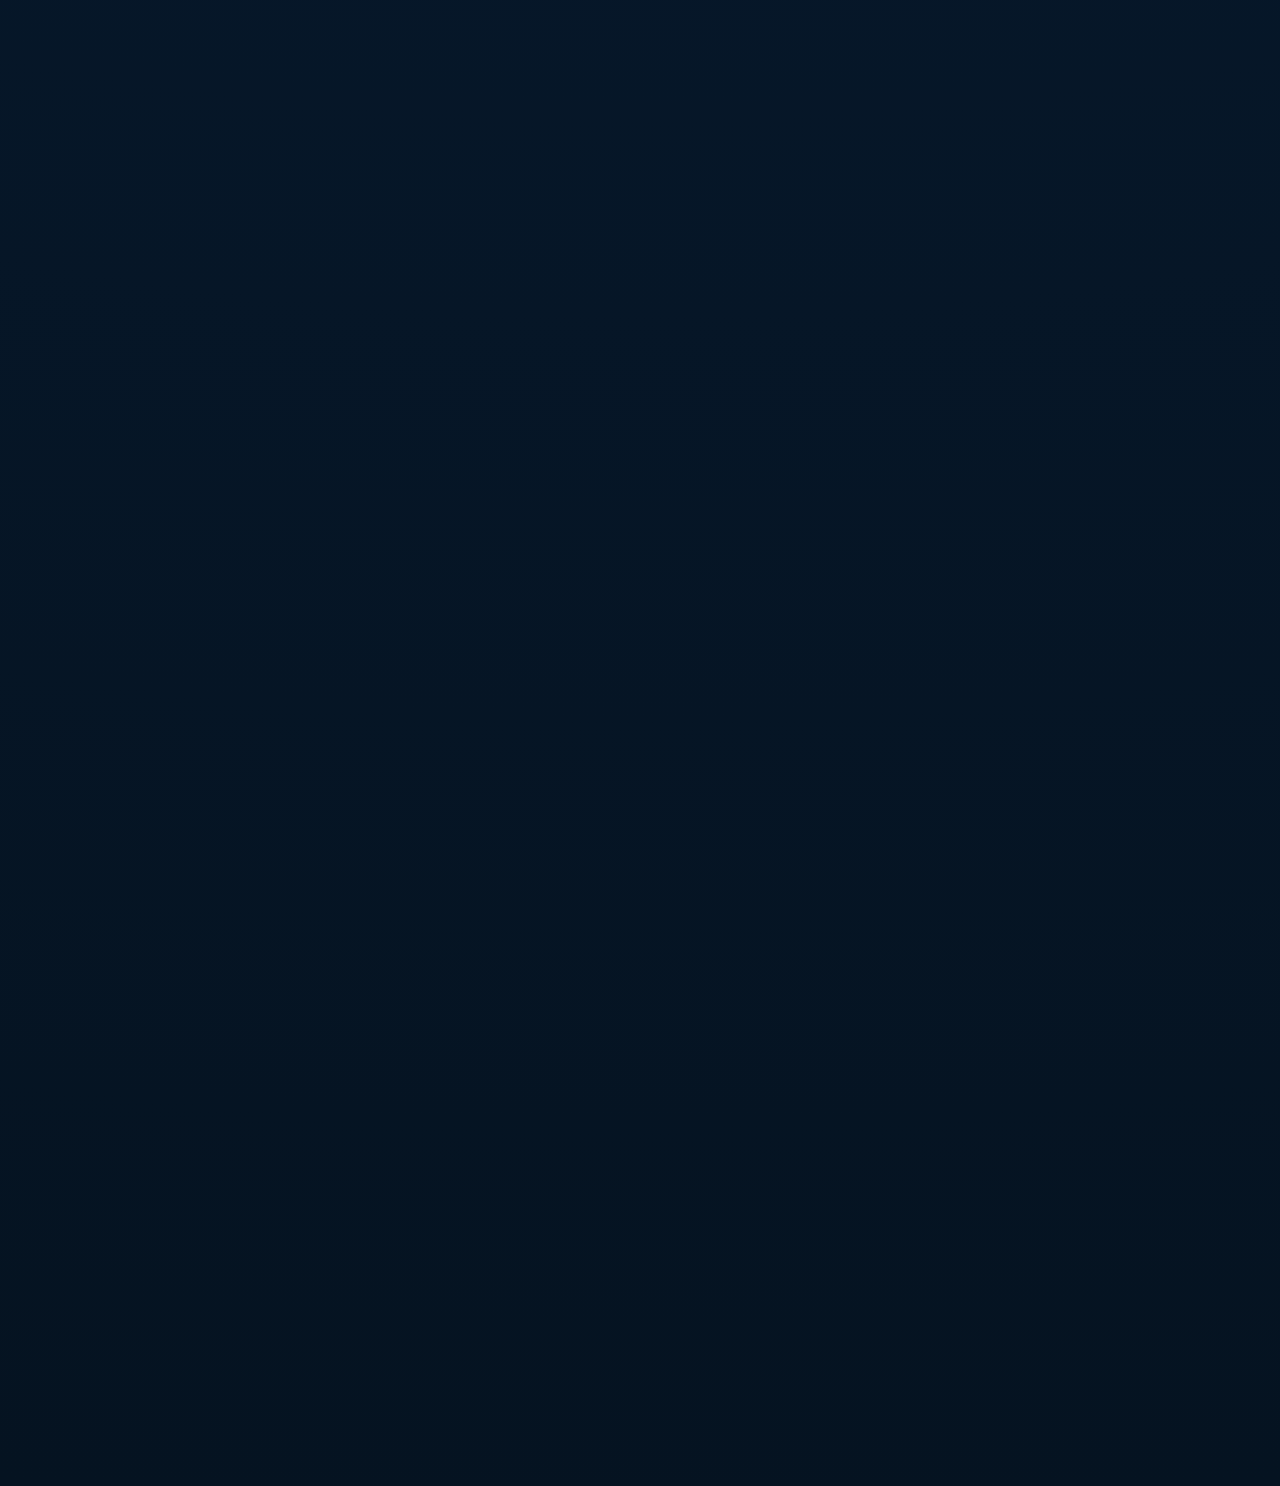
==== commit a5b5e1b7: "Added welcome screen and custom Mariah logo" ====
--- a/index.html
+++ b/index.html
@@ -19,9 +19,9 @@
 
 <body>
 
+    <div class="sparkles"></div>
+
     <div id="welcomeScreen">
-
-    <div class="sparkles"></div>
         
     <div class="welcome-content">
 
@@ -54,6 +54,8 @@
 </div>
 
 <div id="mainContent">
+
+    <div class="sparkles invitation-sparkles"></div>
 
 <section class="hero">
 
--- a/style.css
+++ b/style.css
@@ -37,20 +37,6 @@
 /* ===========================
    FLOATING GOLD PARTICLES
 =========================== */
-
-.sparkles{
-
-    position:fixed;
-
-    inset:0;
-
-    overflow:hidden;
-
-    pointer-events:none;
-
-    z-index:9998;
-
-}
 
 .sparkles span{
 
@@ -842,16 +828,16 @@
 .sparkles{
 
     position:fixed;
+
     inset:0;
 
     overflow:hidden;
 
     pointer-events:none;
 
-    z-index:1;
-
-}
-
+    z-index:9998;
+
+}
 .sparkle{
 
     position:absolute;
@@ -1090,7 +1076,7 @@
 #welcomeScreen{
     position:fixed;
     inset:0;
-    background:#0d2d5c;
+    background:transparent;
     display:flex;
     justify-content:center;
     align-items:center;
@@ -1207,6 +1193,8 @@
     box-shadow:
         0 12px 30px rgba(212,175,55,.35);
 
+    animation:textGlow 3s ease-in-out infinite;
+
 }
 
 #enterButton:hover{
@@ -1354,9 +1342,9 @@
 
     z-index:2;
 
-}
-
-/* Luxury Twinkling Stars */
+  }
+
+
 
 .sparkle-star{
 
@@ -1376,12 +1364,13 @@
         sparkleFall linear infinite,
         twinkleStar 2.5s ease-in-out infinite;
 
+}        
+
 @keyframes twinkleStar{
 
     0%,100%{
 
         opacity:.35;
-
         transform:scale(.8);
 
     }
@@ -1389,10 +1378,13 @@
     50%{
 
         opacity:1;
-
         transform:scale(1.8);
 
-        #enterButton::before{
+    }
+
+}   
+
+#enterButton::before{
 
     content:"";
 
@@ -1407,15 +1399,10 @@
     height:100%;
 
     background:linear-gradient(
-
         90deg,
-
         transparent,
-
         rgba(255,255,255,.45),
-
         transparent
-
     );
 
     transform:skewX(-25deg);
@@ -1487,3 +1474,74 @@
 
 }
 
+@keyframes buttonGlow{
+
+    0%,100%{
+
+        box-shadow:
+            0 0 10px rgba(212,175,55,.20),
+            0 0 25px rgba(212,175,55,.12);
+
+        border-color:#D4AF37;
+
+        text-shadow:
+            0 0 4px rgba(255,220,120,.15);
+
+    }
+
+    50%{
+
+        box-shadow:
+            0 0 18px rgba(255,220,120,.55),
+            0 0 35px rgba(255,215,0,.35),
+            0 0 60px rgba(212,175,55,.18);
+
+        border-color:#FFE89A;
+
+        text-shadow:
+            0 0 8px rgba(255,245,180,.6),
+            0 0 18px rgba(255,220,120,.35);
+
+    }
+
+}
+
+@keyframes testGlow{
+
+    0%{
+        transform:scale(1);
+        background:red;
+    }
+
+    50%{
+        transform:scale(1.1);
+        background:lime;
+    }
+
+    100%{
+        transform:scale(1);
+        background:red;
+    }
+
+}
+
+@keyframes textGlow{
+
+    0%,100%{
+
+        text-shadow:
+            0 0 3px rgba(255,220,120,.25),
+            0 0 8px rgba(212,175,55,.15);
+
+    }
+
+    50%{
+
+        text-shadow:
+            0 0 8px rgba(255,245,180,.9),
+            0 0 18px rgba(255,220,120,.6),
+            0 0 30px rgba(212,175,55,.4);
+
+    }
+
+}
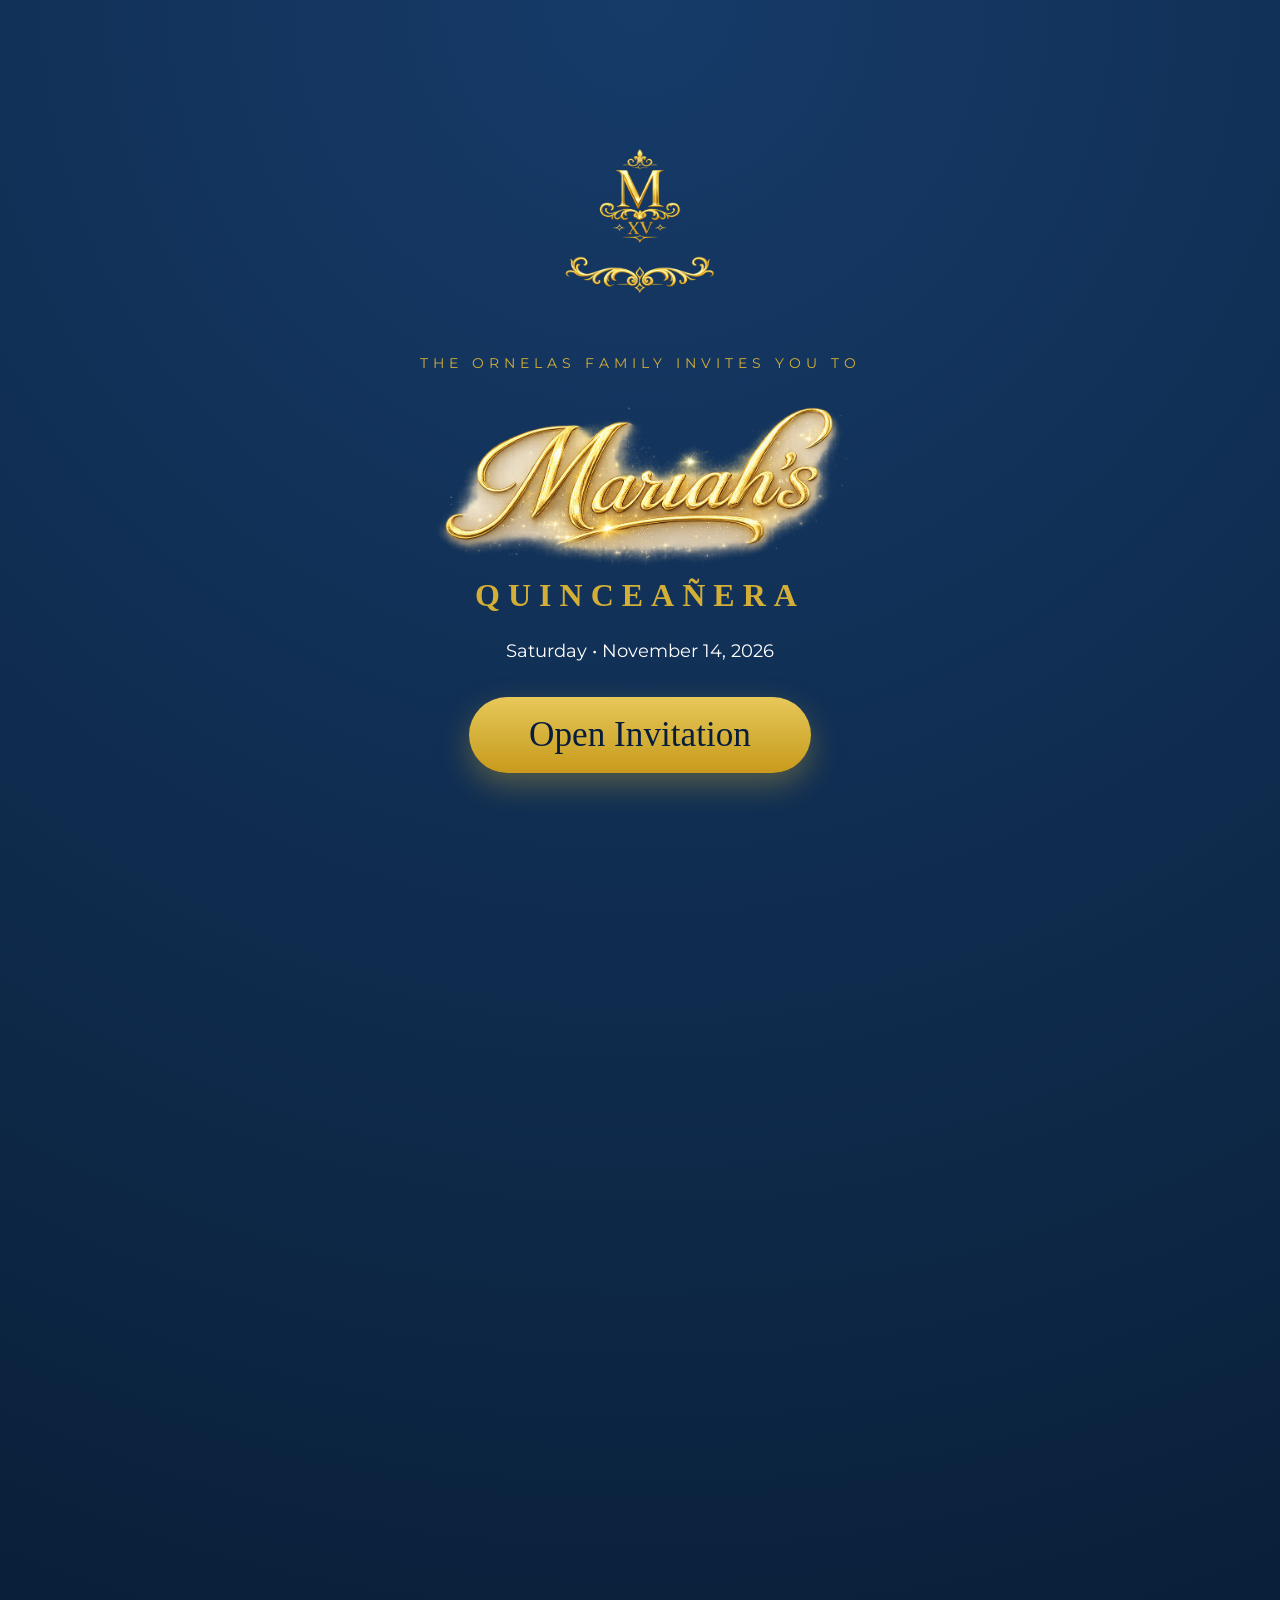
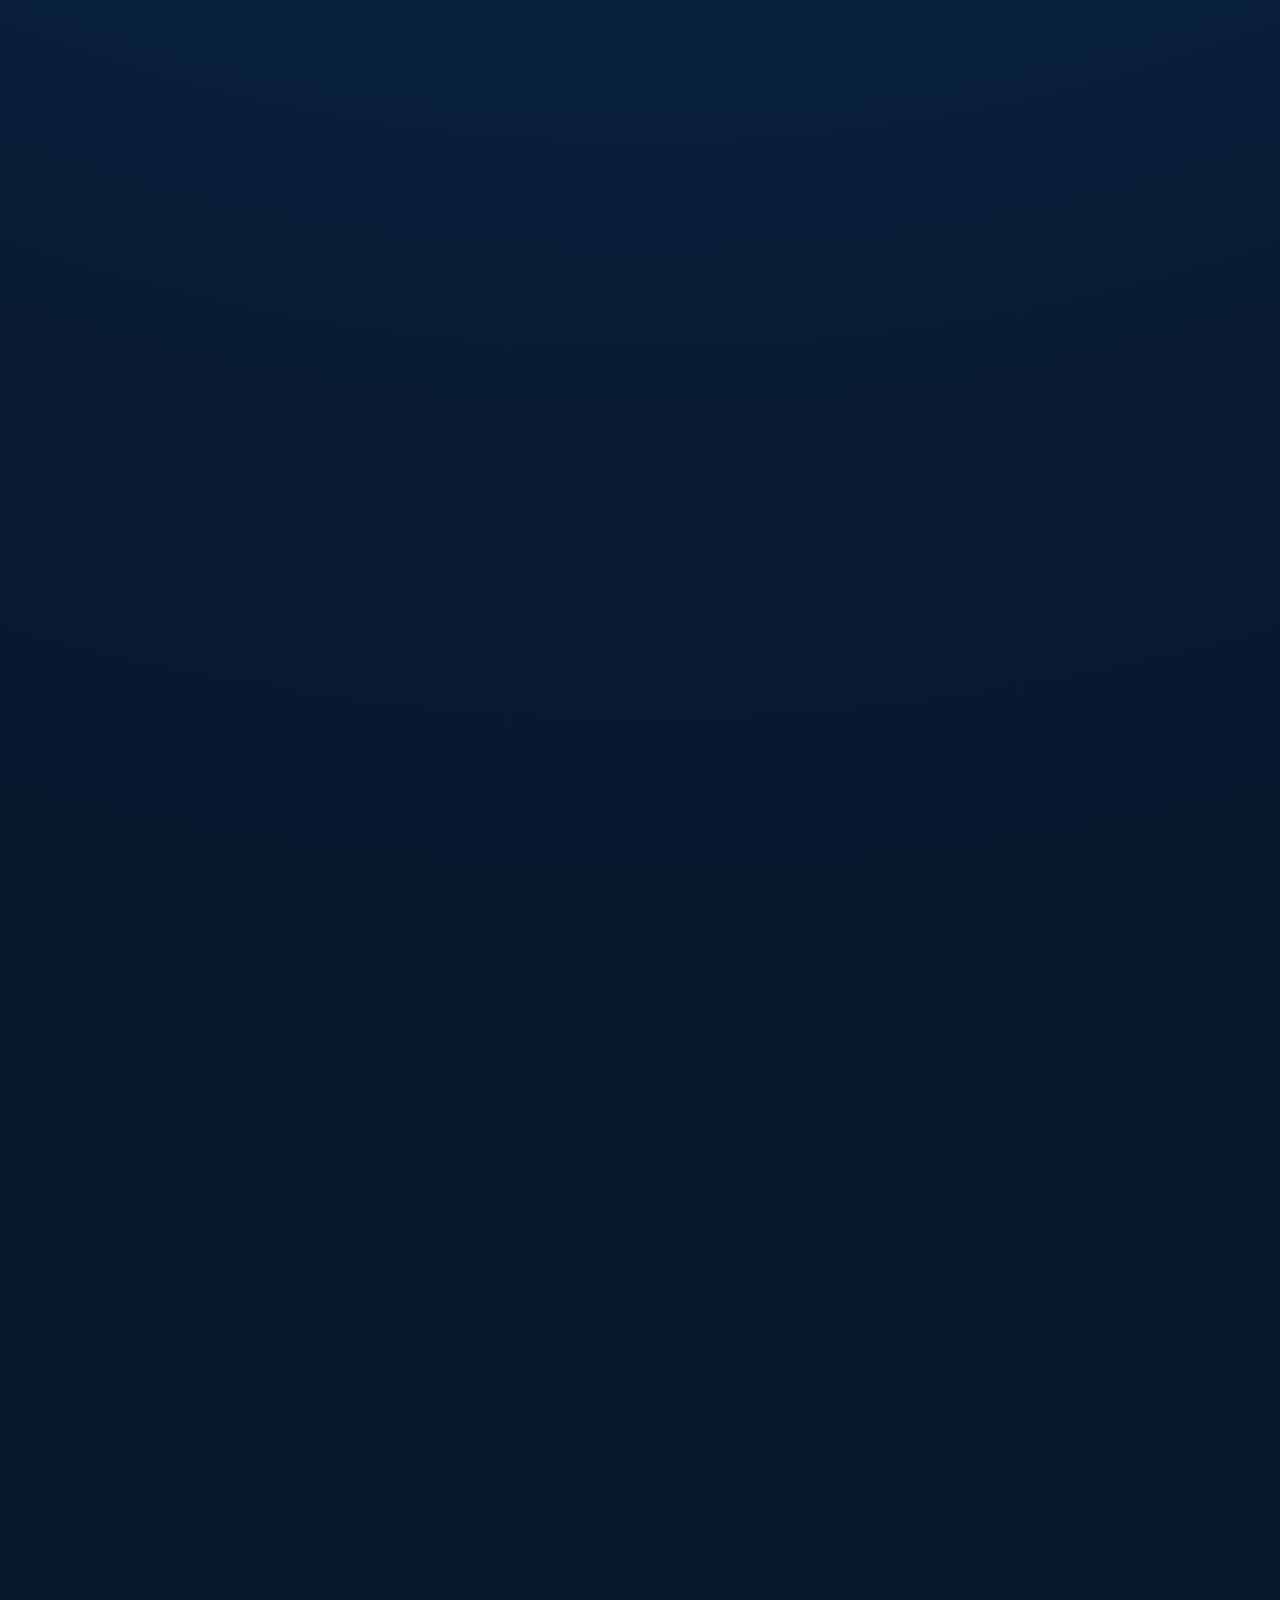
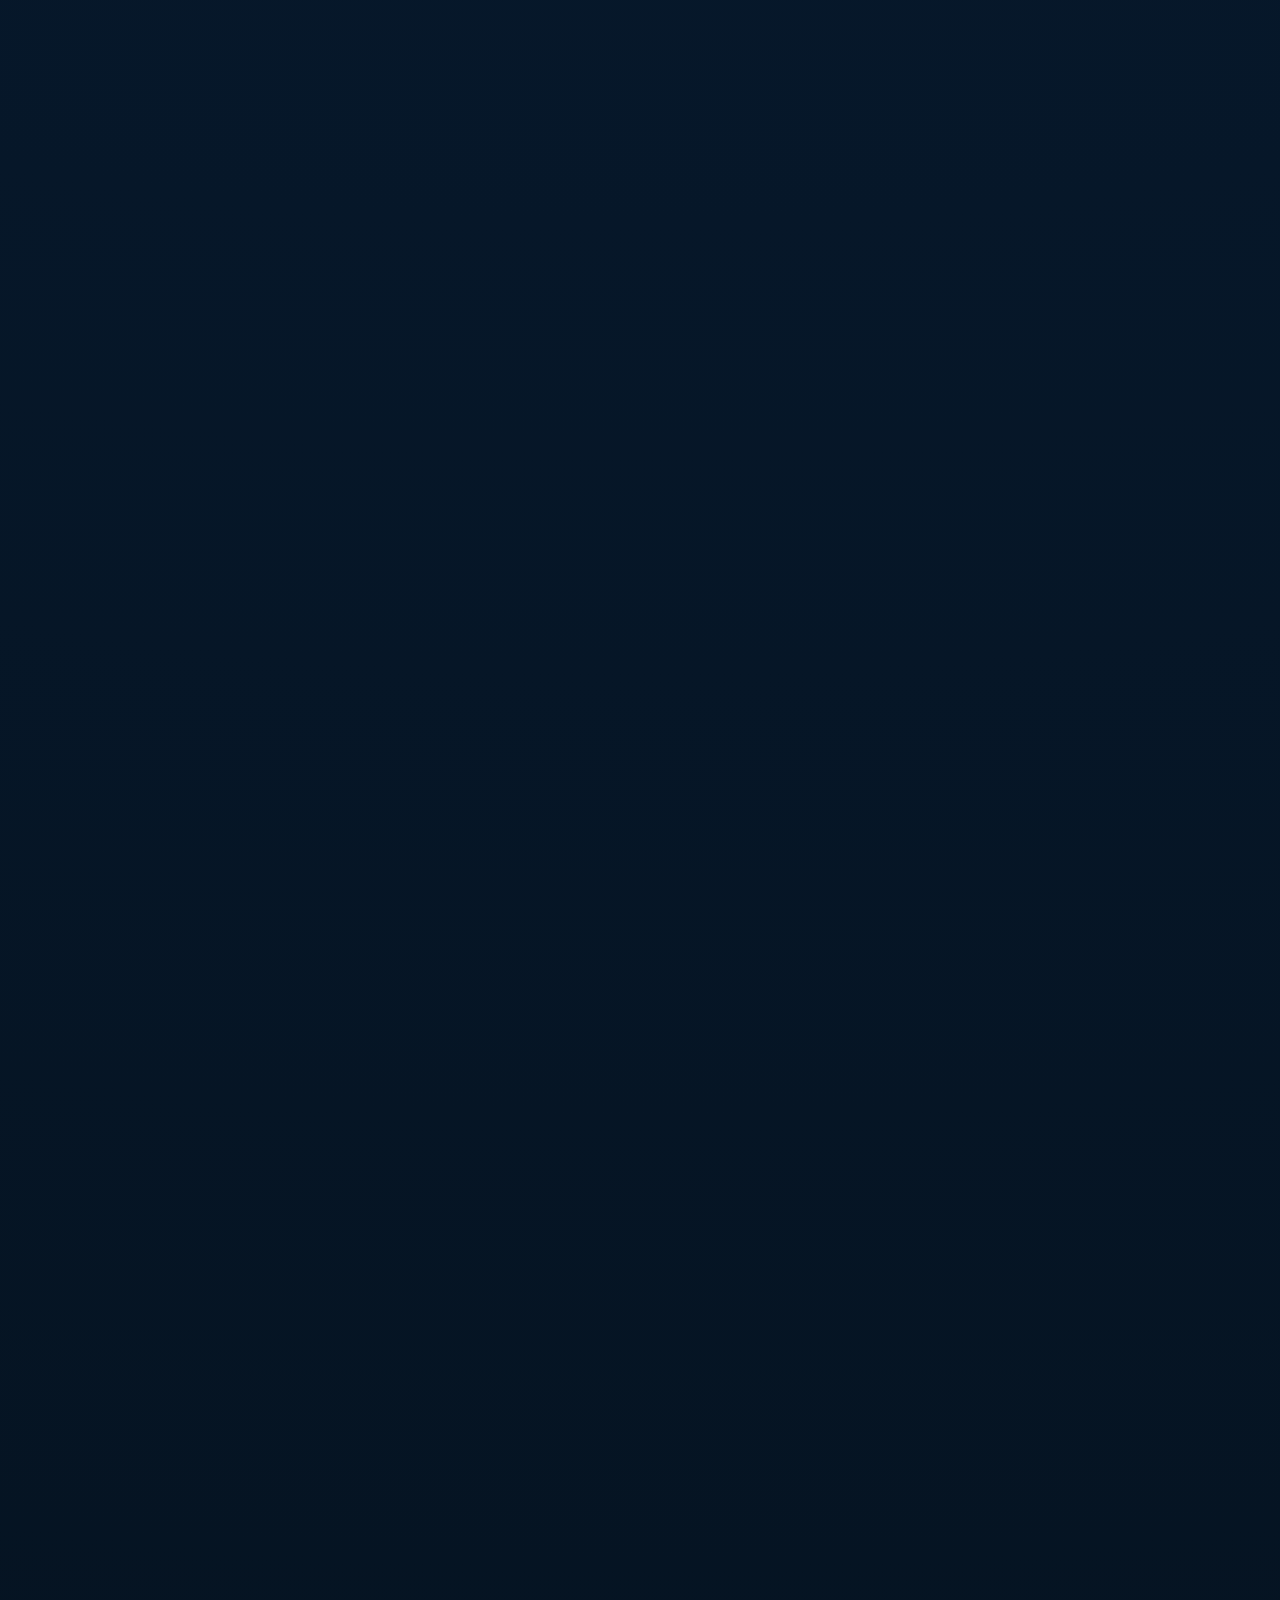
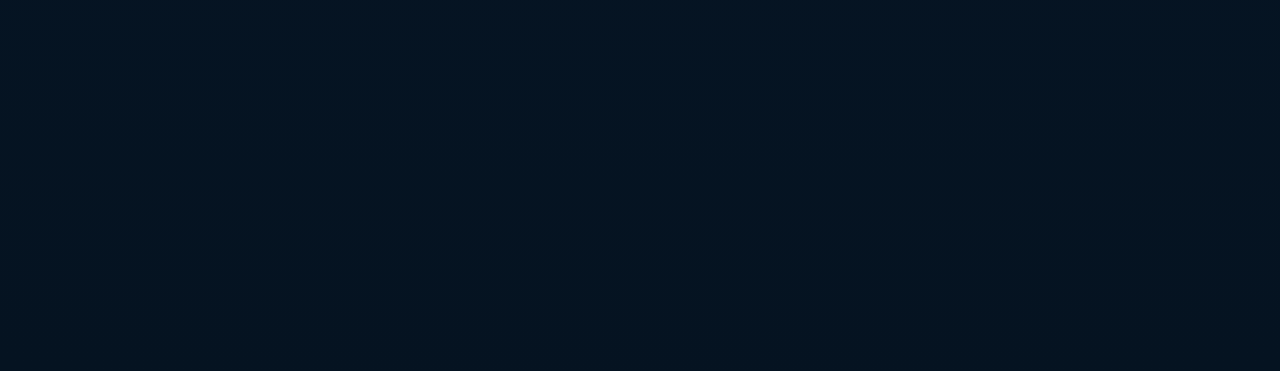
==== commit d838b657: "Added welcome screen and custom Mariah logo" ====
--- a/index.html
+++ b/index.html
@@ -13,6 +13,7 @@
 
 <link href="https://fonts.googleapis.com/css2?family=Cinzel:wght@400;500;600&family=Cormorant+Garamond:wght@400;500;600;700&family=Luxurious+Script&family=Montserrat:wght@300;400;500;600&display=swap" rel="stylesheet">
 
+    <link rel="stylesheet" href="https://cdnjs.cloudflare.com/ajax/libs/font-awesome/6.7.2/css/all.min.css">
     <link rel="stylesheet" href="style.css">
 
 </head>
@@ -46,16 +47,14 @@
 </p>
 
         <button id="enterButton">
-            Open Invitation
-        </button>
+    <span>Open Invitation</span>
+</button>
 
     </div>
 
 </div>
 
 <div id="mainContent">
-
-    <div class="sparkles invitation-sparkles"></div>
 
 <section class="hero">
 
@@ -89,10 +88,6 @@
             Saturday • November 14, 2026
         </p>
 
-        <button id="viewInvitation">
-            View Invitation
-        </button>
-
     </div>
 
     <div class="hero-image">
@@ -104,7 +99,7 @@
 
 </section>
 
-<section class="countdown">
+<section class="countdown fade-section">
 
     <h2>Countdown to the Celebration</h2>
 
@@ -132,21 +127,23 @@
 
     </div>
 
-    <section class="details">
+    <section class="details fade-section">
 
     <div class="section-title">
 
-        <span>THE CELEBRATION</span>
-
-        <h2>Event Details</h2>
-
-    </div>
+    <span>Event Details</span>
+
+    <h2>The Celebration</h2>
+
+</div>
 
     <div class="details-grid">
 
         <div class="detail-card">
 
-            <div class="icon">📅</div>
+            <div class="icon">
+    <i class="fa-regular fa-calendar-days"></i>
+</div>
 
             <h3>Date</h3>
 
@@ -158,7 +155,9 @@
 
         <div class="detail-card">
 
-            <div class="icon">🕔</div>
+            <div class="icon">
+    <i class="fa-solid fa-clock"></i>
+</div>
 
             <h3>Time</h3>
 
@@ -170,7 +169,9 @@
 
         <div class="detail-card">
 
-            <div class="icon">📍</div>
+            <div class="icon">
+    <i class="fa-solid fa-location-dot"></i>
+</div>
 
             <h3>Venue</h3>
 
@@ -193,7 +194,7 @@
 
 </section>
 
-<section class="rsvp">
+<section class="rsvp fade-section">
 
     <div class="section-title">
 
@@ -225,7 +226,7 @@
 
 </section>
 
-<section class="timeline">
+<section class="timeline fade-section">
 
     <div class="section-title">
 
@@ -310,6 +311,24 @@
         </div>
 
     </div>
+
+    <section class="closing-verse">
+
+    <div class="verse-divider">
+        ✦
+    </div>
+
+    <p class="verse-text">
+        "She is clothed with strength and dignity; she can laugh at the days to come."
+    </p>
+
+    <p class="verse-reference">
+        Proverbs 31:25
+    </p>
+
+    </div>
+
+</section>
 
 </section>
 
--- a/style.css
+++ b/style.css
@@ -198,14 +198,6 @@
 
 button:hover{
 
-    transform:translateY(-5px);
-
-    box-shadow:0 20px 45px rgba(212,175,55,.45);
-
-}
-
-button:hover{
-
     transform:translateY(-4px);
 
     box-shadow:0 15px 40px rgba(212,175,55,.4);
@@ -441,9 +433,34 @@
 
 .icon{
 
-    font-size:2.5rem;
-
-    margin-bottom:20px;
+    font-size:2.4rem;
+
+    color:var(--gold);
+
+    margin-bottom:24px;
+
+    display:flex;
+
+    justify-content:center;
+
+    align-items:center;
+
+    text-shadow:
+        0 0 8px rgba(255,220,120,.45),
+        0 0 16px rgba(212,175,55,.25);
+
+    transition:.35s ease;
+
+}
+
+.detail-card:hover .icon{
+
+    transform:scale(1.08);
+
+    text-shadow:
+        0 0 10px rgba(255,240,180,.9),
+        0 0 24px rgba(255,215,0,.55),
+        0 0 40px rgba(212,175,55,.35);
 
 }
 
@@ -614,7 +631,12 @@
 
     z-index:2;
 
-    animation:goldGlow 2.5s ease-in-out infinite;
+    box-shadow:
+        0 0 8px rgba(255,220,120,.8),
+        0 0 18px rgba(255,215,0,.55),
+        0 0 35px rgba(212,175,55,.4);
+
+    animation:timelineDotGlow 2.5s ease-in-out infinite;
 
 }
 
@@ -721,32 +743,6 @@
 
 }
 
-@keyframes goldGlow{
-
-    0%,100%{
-
-        transform:translateX(-50%) scale(1);
-
-        box-shadow:
-            0 0 8px rgba(212,175,55,.8),
-            0 0 18px rgba(212,175,55,.7),
-            0 0 35px rgba(212,175,55,.45);
-
-    }
-
-    50%{
-
-        transform:translateX(-50%) scale(1.18);
-
-        box-shadow:
-            0 0 15px rgba(255,215,0,1),
-            0 0 30px rgba(255,215,0,.9),
-            0 0 55px rgba(255,215,0,.7);
-
-    }
-
-}
-
 /* ==========================================
    LAYERING
 ========================================== */
@@ -842,6 +838,8 @@
 
     position:absolute;
 
+    top:-120px;
+
     border-radius:50%;
 
     background:radial-gradient(circle,
@@ -851,9 +849,7 @@
 
     filter:blur(.3px);
 
-    animation:
-        sparkleFall linear infinite,
-        twinkle ease-in-out infinite;
+    animation:sparkleFall linear infinite;
 
 }
 
@@ -877,13 +873,11 @@
 
     100%{
 
-        transform:
-            translate3d(40px,110vh,0)
-            rotate(360deg);
-
-        opacity:0;
-
-    }
+    transform:
+        translate3d(70px,140vh,0)
+        rotate(360deg);
+
+}
 
 }
 
@@ -1124,7 +1118,7 @@
 }
 
 .welcome-monogram{
-    width:120px;
+    width:clamp(300px, 18vw, 180px);
     margin-bottom:20px;
 }
 
@@ -1240,47 +1234,31 @@
 
 }
 
-@keyframes goldGlow{
-
-    0%,100%{
-
-        text-shadow:
-            0 0 6px rgba(255,215,100,.35),
-            0 0 15px rgba(212,175,55,.25);
-
-    }
-
-    50%{
-
-        text-shadow:
-            0 0 12px #ffe48a,
-            0 0 24px rgba(255,215,0,.60),
-            0 0 40px rgba(212,175,55,.35);
-
-    }
-
-}
-
 /* ===========================
    LUXURY GOLD GLOW
 =========================== */
 
-@keyframes goldGlow{
+@keyframes timelineDotGlow{
 
     0%,100%{
 
-        text-shadow:
-            0 0 6px rgba(255,215,120,.30),
-            0 0 14px rgba(212,175,55,.25);
+        transform:translateX(-50%) scale(1);
+
+        box-shadow:
+            0 0 8px rgba(255,220,120,.7),
+            0 0 18px rgba(255,215,0,.45),
+            0 0 35px rgba(212,175,55,.30);
 
     }
 
     50%{
 
-        text-shadow:
-            0 0 12px rgba(255,240,180,.85),
-            0 0 24px rgba(255,215,0,.55),
-            0 0 42px rgba(212,175,55,.35);
+        transform:translateX(-50%) scale(1.18);
+
+        box-shadow:
+            0 0 14px rgba(255,245,180,1),
+            0 0 28px rgba(255,220,120,.9),
+            0 0 55px rgba(212,175,55,.65);
 
     }
 
@@ -1506,25 +1484,6 @@
 
 }
 
-@keyframes testGlow{
-
-    0%{
-        transform:scale(1);
-        background:red;
-    }
-
-    50%{
-        transform:scale(1.1);
-        background:lime;
-    }
-
-    100%{
-        transform:scale(1);
-        background:red;
-    }
-
-}
-
 @keyframes textGlow{
 
     0%,100%{
@@ -1544,4 +1503,117 @@
 
     }
 
+}
+
+#enterButton span{
+
+    animation:textGlow 2.8s ease-in-out infinite;
+
+}
+
+.sparkle-glow{
+
+    background:#FFD766;
+
+    box-shadow:
+        0 0 8px rgba(255,220,120,.8),
+        0 0 20px rgba(255,215,0,.5);
+
+}
+
+/* ===========================
+   CLOSING BIBLE VERSE
+=========================== */
+
+.closing-verse{
+
+    padding:120px 30px 140px;
+
+    text-align:center;
+
+}
+
+.verse-divider{
+
+    color:var(--gold);
+
+    font-size:1.8rem;
+
+    margin-bottom:35px;
+
+    text-shadow:
+        0 0 10px rgba(212,175,55,.45);
+
+}
+
+.verse-text{
+
+    max-width:720px;
+
+    margin:0 auto;
+
+    font-family:"Cormorant Garamond", serif;
+
+    font-size:2rem;
+
+    font-style:italic;
+
+    line-height:1.8;
+
+    color:rgba(255, 215, 107, 0.92);
+
+}
+
+.verse-reference{
+
+    margin-top:28px;
+
+    color:var(--gold);
+
+    letter-spacing:8px;
+
+    text-transform:uppercase;
+
+    font-size:.95rem;
+
+}
+
+@media(max-width:768px){
+
+    .closing-verse{
+
+        padding:90px 24px 110px;
+
+    }
+
+    .verse-text{
+
+        font-size:1.5rem;
+
+    }
+
+}
+
+/* ===========================
+   SCROLL ANIMATIONS
+=========================== */
+
+.fade-section{
+
+    opacity:0;
+
+    transform:translateY(50px);
+
+    transition:
+        opacity .9s ease,
+        transform .9s ease;
+
+}
+
+.fade-section.show{
+
+    opacity:1;
+
+    transform:translateY(0);
+
 }
